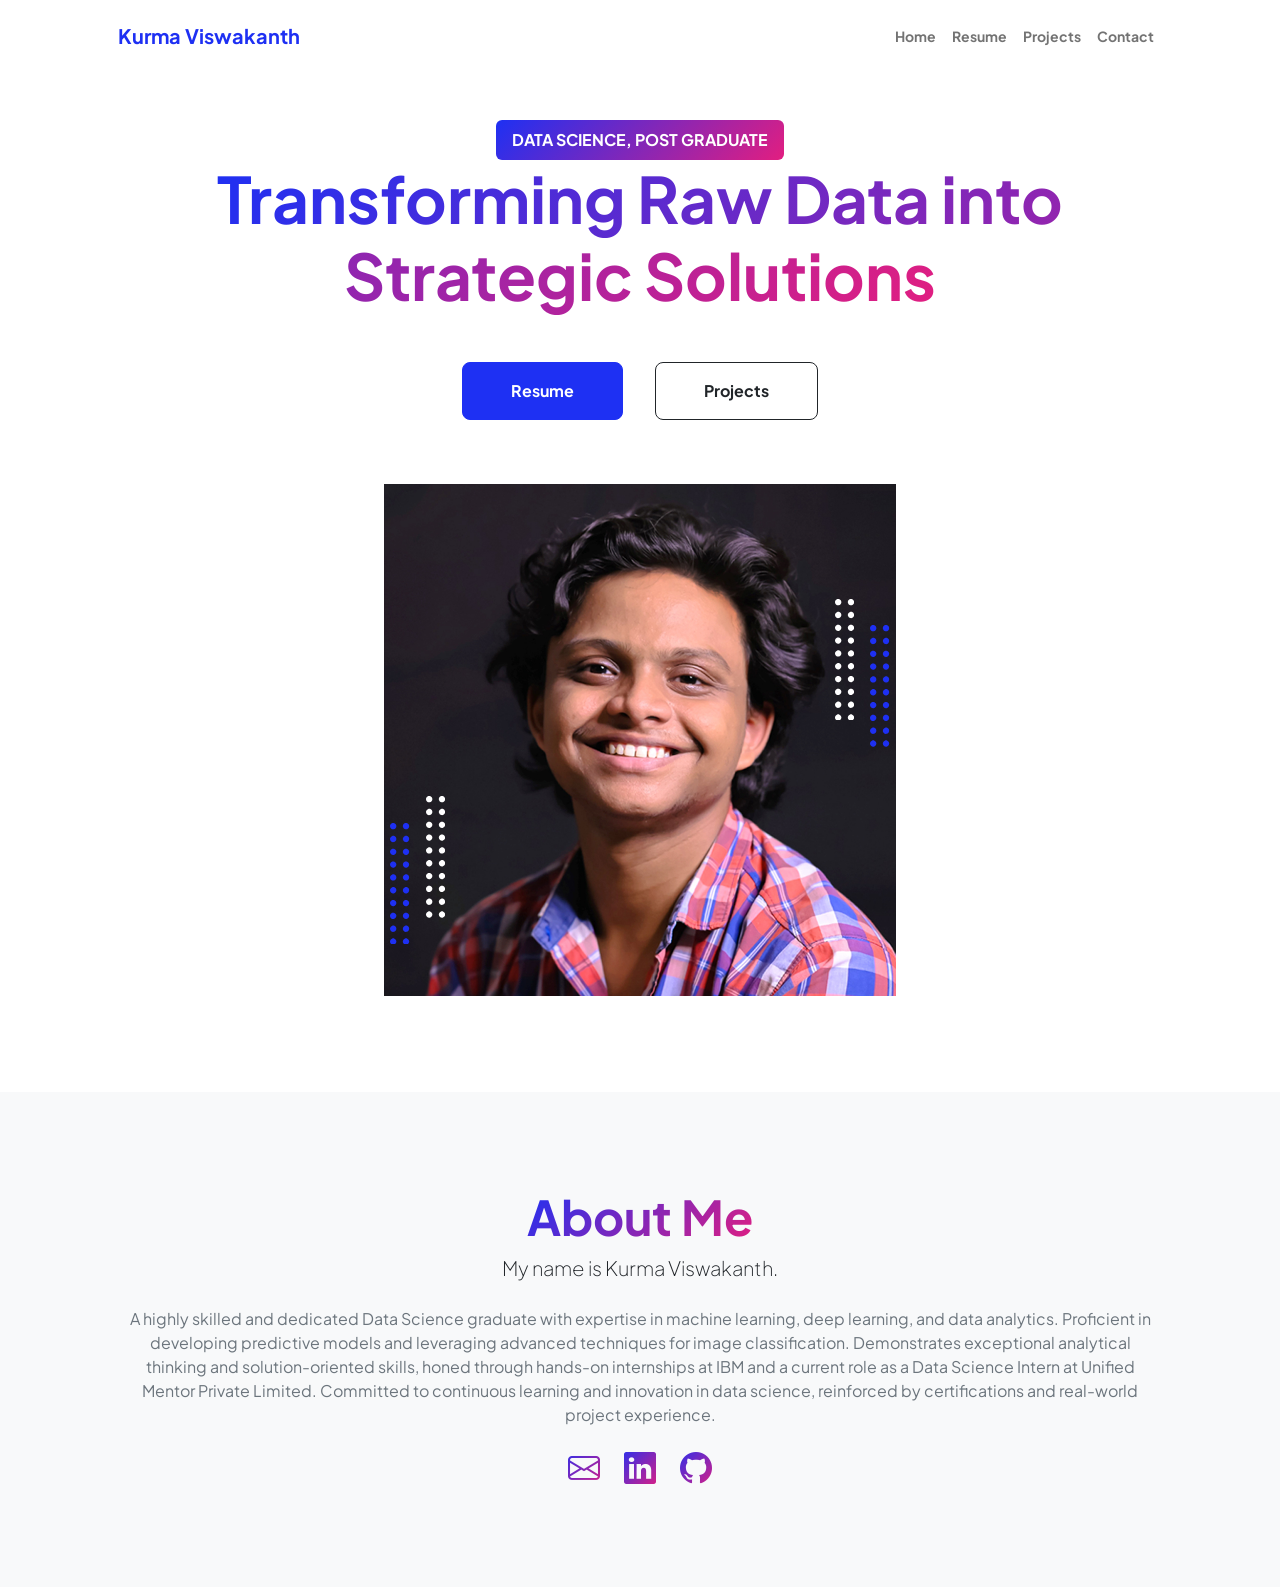
==== index.html @ ced0cad4 "Add files via upload" ====
<!DOCTYPE html>
<html lang="en">
    <head>
        <meta charset="utf-8" />
        <meta name="viewport" content="width=device-width, initial-scale=1, shrink-to-fit=no" />
        <meta name="description" content="" />
        <meta name="author" content="" />
        <title>Home Page</title>
        <!-- Favicon-->
        <link rel="icon" type="image/x-icon" href="assets/favicon.ico" />
        <!-- Custom Google font-->
        <link rel="preconnect" href="https://fonts.googleapis.com" />
        <link rel="preconnect" href="https://fonts.gstatic.com" crossorigin />
        <link href="https://fonts.googleapis.com/css2?family=Plus+Jakarta+Sans:wght@100;200;300;400;500;600;700;800;900&amp;display=swap" rel="stylesheet" />
        <!-- Bootstrap icons-->
        <link href="https://cdn.jsdelivr.net/npm/bootstrap-icons@1.8.1/font/bootstrap-icons.css" rel="stylesheet" />
        <!-- Core theme CSS (includes Bootstrap)-->
        <link href="css/styles.css" rel="stylesheet" />
    </head>
    <body class="d-flex flex-column h-100">
        <main class="flex-shrink-0">
            <!-- Navigation-->
            <nav class="navbar navbar-expand-lg navbar-light bg-white py-3">
                <div class="container px-5">
                    <a class="navbar-brand" href="index.html"><span class="fw-bolder text-primary">Kurma Viswakanth</span></a>
                    <button class="navbar-toggler" type="button" data-bs-toggle="collapse" data-bs-target="#navbarSupportedContent" aria-controls="navbarSupportedContent" aria-expanded="false" aria-label="Toggle navigation"><span class="navbar-toggler-icon"></span></button>
                    <div class="collapse navbar-collapse" id="navbarSupportedContent">
                        <ul class="navbar-nav ms-auto mb-2 mb-lg-0 small fw-bolder">
                            <li class="nav-item"><a class="nav-link" href="index.html">Home</a></li>
                            <li class="nav-item"><a class="nav-link" href="resume.html">Resume</a></li>
                            <li class="nav-item"><a class="nav-link" href="projects.html">Projects</a></li>
                            <li class="nav-item"><a class="nav-link" href="contact.html">Contact</a></li>
                        </ul>
                    </div>
                </div>
            </nav>
            <!-- Header-->
            <header class="py-5">
                <div class="container px-5 pb-5">
                    <div class="row gx-5 align-items-center">
                        <div class="col-xxl-5">
                            <!-- Header text content-->
                            <div class="text-center text-xxl-start">
                                <div class="badge bg-gradient-primary-to-secondary text-white mb-7" style="font-size: 1rem; padding: 0.75rem 1rem;">
                                    <div class="text-uppercase"> Data Science, Post Graduate</span></div>
                                </div>
                                <h1 class="display-3 fw-bolder mb-5"><span class="text-gradient d-inline">Transforming Raw Data into Strategic Solutions</span></h1>
                                <div class="d-grid gap-3 d-sm-flex justify-content-sm-center justify-content-xxl-start mb-3">
                                    <a class="btn btn-primary btn-lg px-5 py-3 me-sm-3 fs-6 fw-bolder" href="resume.html">Resume</a>
                                    <a class="btn btn-outline-dark btn-lg px-5 py-3 fs-6 fw-bolder" href="projects.html">Projects</a>
                                </div>
                            </div>
                        </div>
                        <div class="col-xxl-7">
                            <!-- Header profile picture-->
                            <div class="d-flex justify-content-center mt-5 mt-xxl-0">
                                <div class="profile bg-gradient-primary-to-secondary">
                                    <!-- TIP: For best results, use a photo with a transparent background like the demo example below-->
                                    <!-- Watch a tutorial on how to do this on YouTube (link)-->
                                    <img class="profile-img" src="assets/profile.jpg" alt="profile pic" />
                                    <div class="dots-1">
                                        <!-- SVG Dots-->
                                        <svg version="1.1" xmlns="http://www.w3.org/2000/svg" xmlns:xlink="http://www.w3.org/1999/xlink" x="0px" y="0px" viewBox="0 0 191.6 1215.4" style="enable-background: new 0 0 191.6 1215.4" xml:space="preserve">
                                            <g transform="translate(0.000000,1280.000000) scale(0.100000,-0.100000)">
                                                <path d="M227.7,12788.6c-105-35-200-141-222-248c-43-206,163-412,369-369c155,32,275,190,260,339c-11,105-90,213-190,262        C383.7,12801.6,289.7,12808.6,227.7,12788.6z"></path>
                                                <path d="M1507.7,12788.6c-151-50-253-216-222-362c25-119,136-230,254-255c194-41,395,142,375,339c-11,105-90,213-190,262        C1663.7,12801.6,1569.7,12808.6,1507.7,12788.6z"></path>
                                                <path d="M227.7,11508.6c-105-35-200-141-222-248c-43-206,163-412,369-369c155,32,275,190,260,339c-11,105-90,213-190,262        C383.7,11521.6,289.7,11528.6,227.7,11508.6z"></path>
                                                <path d="M1507.7,11508.6c-151-50-253-216-222-362c25-119,136-230,254-255c194-41,395,142,375,339c-11,105-90,213-190,262        C1663.7,11521.6,1569.7,11528.6,1507.7,11508.6z"></path>
                                                <path d="M227.7,10228.6c-105-35-200-141-222-248c-43-206,163-412,369-369c155,32,275,190,260,339c-11,105-90,213-190,262        C383.7,10241.6,289.7,10248.6,227.7,10228.6z"></path>
                                                <path d="M1507.7,10228.6c-105-35-200-141-222-248c-43-206,163-412,369-369c155,32,275,190,260,339c-11,105-90,213-190,262        C1663.7,10241.6,1569.7,10248.6,1507.7,10228.6z"></path>
                                                <path d="M227.7,8948.6c-105-35-200-141-222-248c-43-206,163-412,369-369c155,32,275,190,260,339c-11,105-90,213-190,262        C383.7,8961.6,289.7,8968.6,227.7,8948.6z"></path>
                                                <path d="M1507.7,8948.6c-105-35-200-141-222-248c-43-206,163-412,369-369c155,32,275,190,260,339c-11,105-90,213-190,262        C1663.7,8961.6,1569.7,8968.6,1507.7,8948.6z"></path>
                                                <path d="M227.7,7668.6c-105-35-200-141-222-248c-43-206,163-412,369-369c155,32,275,190,260,339c-11,105-90,213-190,262        C383.7,7681.6,289.7,7688.6,227.7,7668.6z"></path>
                                                <path d="M1507.7,7668.6c-105-35-200-141-222-248c-43-206,163-412,369-369c155,32,275,190,260,339c-11,105-90,213-190,262        C1663.7,7681.6,1569.7,7688.6,1507.7,7668.6z"></path>
                                                <path d="M227.7,6388.6c-105-35-200-141-222-248c-43-206,163-412,369-369c155,32,275,190,260,339c-11,105-90,213-190,262        C383.7,6401.6,289.7,6408.6,227.7,6388.6z"></path>
                                                <path d="M1507.7,6388.6c-105-35-200-141-222-248c-43-206,163-412,369-369c155,32,275,190,260,339c-11,105-90,213-190,262        C1663.7,6401.6,1569.7,6408.6,1507.7,6388.6z"></path>
                                                <path d="M227.7,5108.6c-105-35-200-141-222-248c-43-206,163-412,369-369c155,32,275,190,260,339c-11,105-90,213-190,262        C383.7,5121.6,289.7,5128.6,227.7,5108.6z"></path>
                                                <path d="M1507.7,5108.6c-105-35-200-141-222-248c-43-206,163-412,369-369c155,32,275,190,260,339c-11,105-90,213-190,262        C1663.7,5121.6,1569.7,5128.6,1507.7,5108.6z"></path>
                                                <path d="M227.7,3828.6c-105-35-200-141-222-248c-43-206,163-412,369-369c155,32,275,190,260,339c-11,105-90,213-190,262        C383.7,3841.6,289.7,3848.6,227.7,3828.6z"></path>
                                                <path d="M1507.7,3828.6c-105-35-200-141-222-248c-43-206,163-412,369-369c155,32,275,190,260,339c-11,105-90,213-190,262        C1663.7,3841.6,1569.7,3848.6,1507.7,3828.6z"></path>
                                                <path d="M227.7,2548.6c-105-35-200-141-222-248c-43-206,163-412,369-369c155,32,275,190,260,339c-11,105-90,213-190,262        C383.7,2561.6,289.7,2568.6,227.7,2548.6z"></path>
                                                <path d="M1507.7,2548.6c-105-35-200-141-222-248c-43-206,163-412,369-369c155,32,275,190,260,339c-11,105-90,213-190,262        C1663.7,2561.6,1569.7,2568.6,1507.7,2548.6z"></path>
                                                <path d="M227.7,1268.6c-105-35-200-141-222-248c-43-206,163-412,369-369c155,32,275,190,260,339c-11,105-90,213-190,262        C383.7,1281.6,289.7,1288.6,227.7,1268.6z"></path>
                                                <path d="M1507.7,1268.6c-105-35-200-141-222-248c-43-206,163-412,369-369c155,32,275,190,260,339c-11,105-90,213-190,262        C1663.7,1281.6,1569.7,1288.6,1507.7,1268.6z"></path>
                                            </g>
                                        </svg>
                                        <!-- END of SVG dots-->
                                    </div>
                                    <div class="dots-2">
                                        <!-- SVG Dots-->
                                        <svg version="1.1" xmlns="http://www.w3.org/2000/svg" xmlns:xlink="http://www.w3.org/1999/xlink" x="0px" y="0px" viewBox="0 0 191.6 1215.4" style="enable-background: new 0 0 191.6 1215.4" xml:space="preserve">
                                            <g transform="translate(0.000000,1280.000000) scale(0.100000,-0.100000)">
                                                <path d="M227.7,12788.6c-105-35-200-141-222-248c-43-206,163-412,369-369c155,32,275,190,260,339c-11,105-90,213-190,262        C383.7,12801.6,289.7,12808.6,227.7,12788.6z"></path>
                                                <path d="M1507.7,12788.6c-151-50-253-216-222-362c25-119,136-230,254-255c194-41,395,142,375,339c-11,105-90,213-190,262        C1663.7,12801.6,1569.7,12808.6,1507.7,12788.6z"></path>
                                                <path d="M227.7,11508.6c-105-35-200-141-222-248c-43-206,163-412,369-369c155,32,275,190,260,339c-11,105-90,213-190,262        C383.7,11521.6,289.7,11528.6,227.7,11508.6z"></path>
                                                <path d="M1507.7,11508.6c-151-50-253-216-222-362c25-119,136-230,254-255c194-41,395,142,375,339c-11,105-90,213-190,262        C1663.7,11521.6,1569.7,11528.6,1507.7,11508.6z"></path>
                                                <path d="M227.7,10228.6c-105-35-200-141-222-248c-43-206,163-412,369-369c155,32,275,190,260,339c-11,105-90,213-190,262        C383.7,10241.6,289.7,10248.6,227.7,10228.6z"></path>
                                                <path d="M1507.7,10228.6c-105-35-200-141-222-248c-43-206,163-412,369-369c155,32,275,190,260,339c-11,105-90,213-190,262        C1663.7,10241.6,1569.7,10248.6,1507.7,10228.6z"></path>
                                                <path d="M227.7,8948.6c-105-35-200-141-222-248c-43-206,163-412,369-369c155,32,275,190,260,339c-11,105-90,213-190,262        C383.7,8961.6,289.7,8968.6,227.7,8948.6z"></path>
                                                <path d="M1507.7,8948.6c-105-35-200-141-222-248c-43-206,163-412,369-369c155,32,275,190,260,339c-11,105-90,213-190,262        C1663.7,8961.6,1569.7,8968.6,1507.7,8948.6z"></path>
                                                <path d="M227.7,7668.6c-105-35-200-141-222-248c-43-206,163-412,369-369c155,32,275,190,260,339c-11,105-90,213-190,262        C383.7,7681.6,289.7,7688.6,227.7,7668.6z"></path>
                                                <path d="M1507.7,7668.6c-105-35-200-141-222-248c-43-206,163-412,369-369c155,32,275,190,260,339c-11,105-90,213-190,262        C1663.7,7681.6,1569.7,7688.6,1507.7,7668.6z"></path>
                                                <path d="M227.7,6388.6c-105-35-200-141-222-248c-43-206,163-412,369-369c155,32,275,190,260,339c-11,105-90,213-190,262        C383.7,6401.6,289.7,6408.6,227.7,6388.6z"></path>
                                                <path d="M1507.7,6388.6c-105-35-200-141-222-248c-43-206,163-412,369-369c155,32,275,190,260,339c-11,105-90,213-190,262        C1663.7,6401.6,1569.7,6408.6,1507.7,6388.6z"></path>
                                                <path d="M227.7,5108.6c-105-35-200-141-222-248c-43-206,163-412,369-369c155,32,275,190,260,339c-11,105-90,213-190,262        C383.7,5121.6,289.7,5128.6,227.7,5108.6z"></path>
                                                <path d="M1507.7,5108.6c-105-35-200-141-222-248c-43-206,163-412,369-369c155,32,275,190,260,339c-11,105-90,213-190,262        C1663.7,5121.6,1569.7,5128.6,1507.7,5108.6z"></path>
                                                <path d="M227.7,3828.6c-105-35-200-141-222-248c-43-206,163-412,369-369c155,32,275,190,260,339c-11,105-90,213-190,262        C383.7,3841.6,289.7,3848.6,227.7,3828.6z"></path>
                                                <path d="M1507.7,3828.6c-105-35-200-141-222-248c-43-206,163-412,369-369c155,32,275,190,260,339c-11,105-90,213-190,262        C1663.7,3841.6,1569.7,3848.6,1507.7,3828.6z"></path>
                                                <path d="M227.7,2548.6c-105-35-200-141-222-248c-43-206,163-412,369-369c155,32,275,190,260,339c-11,105-90,213-190,262        C383.7,2561.6,289.7,2568.6,227.7,2548.6z"></path>
                                                <path d="M1507.7,2548.6c-105-35-200-141-222-248c-43-206,163-412,369-369c155,32,275,190,260,339c-11,105-90,213-190,262        C1663.7,2561.6,1569.7,2568.6,1507.7,2548.6z"></path>
                                                <path d="M227.7,1268.6c-105-35-200-141-222-248c-43-206,163-412,369-369c155,32,275,190,260,339c-11,105-90,213-190,262        C383.7,1281.6,289.7,1288.6,227.7,1268.6z"></path>
                                                <path d="M1507.7,1268.6c-105-35-200-141-222-248c-43-206,163-412,369-369c155,32,275,190,260,339c-11,105-90,213-190,262        C1663.7,1281.6,1569.7,1288.6,1507.7,1268.6z"></path>
                                            </g>
                                        </svg>
                                        <!-- END of SVG dots-->
                                    </div>
                                    <div class="dots-3">
                                        <!-- SVG Dots-->
                                        <svg version="1.1" xmlns="http://www.w3.org/2000/svg" xmlns:xlink="http://www.w3.org/1999/xlink" x="0px" y="0px" viewBox="0 0 191.6 1215.4" style="enable-background: new 0 0 191.6 1215.4" xml:space="preserve">
                                            <g transform="translate(0.000000,1280.000000) scale(0.100000,-0.100000)">
                                                <path d="M227.7,12788.6c-105-35-200-141-222-248c-43-206,163-412,369-369c155,32,275,190,260,339c-11,105-90,213-190,262        C383.7,12801.6,289.7,12808.6,227.7,12788.6z"></path>
                                                <path d="M1507.7,12788.6c-151-50-253-216-222-362c25-119,136-230,254-255c194-41,395,142,375,339c-11,105-90,213-190,262        C1663.7,12801.6,1569.7,12808.6,1507.7,12788.6z"></path>
                                                <path d="M227.7,11508.6c-105-35-200-141-222-248c-43-206,163-412,369-369c155,32,275,190,260,339c-11,105-90,213-190,262        C383.7,11521.6,289.7,11528.6,227.7,11508.6z"></path>
                                                <path d="M1507.7,11508.6c-151-50-253-216-222-362c25-119,136-230,254-255c194-41,395,142,375,339c-11,105-90,213-190,262        C1663.7,11521.6,1569.7,11528.6,1507.7,11508.6z"></path>
                                                <path d="M227.7,10228.6c-105-35-200-141-222-248c-43-206,163-412,369-369c155,32,275,190,260,339c-11,105-90,213-190,262        C383.7,10241.6,289.7,10248.6,227.7,10228.6z"></path>
                                                <path d="M1507.7,10228.6c-105-35-200-141-222-248c-43-206,163-412,369-369c155,32,275,190,260,339c-11,105-90,213-190,262        C1663.7,10241.6,1569.7,10248.6,1507.7,10228.6z"></path>
                                                <path d="M227.7,8948.6c-105-35-200-141-222-248c-43-206,163-412,369-369c155,32,275,190,260,339c-11,105-90,213-190,262        C383.7,8961.6,289.7,8968.6,227.7,8948.6z"></path>
                                                <path d="M1507.7,8948.6c-105-35-200-141-222-248c-43-206,163-412,369-369c155,32,275,190,260,339c-11,105-90,213-190,262        C1663.7,8961.6,1569.7,8968.6,1507.7,8948.6z"></path>
                                                <path d="M227.7,7668.6c-105-35-200-141-222-248c-43-206,163-412,369-369c155,32,275,190,260,339c-11,105-90,213-190,262        C383.7,7681.6,289.7,7688.6,227.7,7668.6z"></path>
                                                <path d="M1507.7,7668.6c-105-35-200-141-222-248c-43-206,163-412,369-369c155,32,275,190,260,339c-11,105-90,213-190,262        C1663.7,7681.6,1569.7,7688.6,1507.7,7668.6z"></path>
                                                <path d="M227.7,6388.6c-105-35-200-141-222-248c-43-206,163-412,369-369c155,32,275,190,260,339c-11,105-90,213-190,262        C383.7,6401.6,289.7,6408.6,227.7,6388.6z"></path>
                                                <path d="M1507.7,6388.6c-105-35-200-141-222-248c-43-206,163-412,369-369c155,32,275,190,260,339c-11,105-90,213-190,262        C1663.7,6401.6,1569.7,6408.6,1507.7,6388.6z"></path>
                                                <path d="M227.7,5108.6c-105-35-200-141-222-248c-43-206,163-412,369-369c155,32,275,190,260,339c-11,105-90,213-190,262        C383.7,5121.6,289.7,5128.6,227.7,5108.6z"></path>
                                                <path d="M1507.7,5108.6c-105-35-200-141-222-248c-43-206,163-412,369-369c155,32,275,190,260,339c-11,105-90,213-190,262        C1663.7,5121.6,1569.7,5128.6,1507.7,5108.6z"></path>
                                                <path d="M227.7,3828.6c-105-35-200-141-222-248c-43-206,163-412,369-369c155,32,275,190,260,339c-11,105-90,213-190,262        C383.7,3841.6,289.7,3848.6,227.7,3828.6z"></path>
                                                <path d="M1507.7,3828.6c-105-35-200-141-222-248c-43-206,163-412,369-369c155,32,275,190,260,339c-11,105-90,213-190,262        C1663.7,3841.6,1569.7,3848.6,1507.7,3828.6z"></path>
                                                <path d="M227.7,2548.6c-105-35-200-141-222-248c-43-206,163-412,369-369c155,32,275,190,260,339c-11,105-90,213-190,262        C383.7,2561.6,289.7,2568.6,227.7,2548.6z"></path>
                                                <path d="M1507.7,2548.6c-105-35-200-141-222-248c-43-206,163-412,369-369c155,32,275,190,260,339c-11,105-90,213-190,262        C1663.7,2561.6,1569.7,2568.6,1507.7,2548.6z"></path>
                                                <path d="M227.7,1268.6c-105-35-200-141-222-248c-43-206,163-412,369-369c155,32,275,190,260,339c-11,105-90,213-190,262        C383.7,1281.6,289.7,1288.6,227.7,1268.6z"></path>
                                                <path d="M1507.7,1268.6c-105-35-200-141-222-248c-43-206,163-412,369-369c155,32,275,190,260,339c-11,105-90,213-190,262        C1663.7,1281.6,1569.7,1288.6,1507.7,1268.6z"></path>
                                            </g>
                                        </svg>
                                        <!-- END of SVG dots-->
                                    </div>
                                    <div class="dots-4">
                                        <!-- SVG Dots-->
                                        <svg version="1.1" xmlns="http://www.w3.org/2000/svg" xmlns:xlink="http://www.w3.org/1999/xlink" x="0px" y="0px" viewBox="0 0 191.6 1215.4" style="enable-background: new 0 0 191.6 1215.4" xml:space="preserve">
                                            <g transform="translate(0.000000,1280.000000) scale(0.100000,-0.100000)">
                                                <path d="M227.7,12788.6c-105-35-200-141-222-248c-43-206,163-412,369-369c155,32,275,190,260,339c-11,105-90,213-190,262        C383.7,12801.6,289.7,12808.6,227.7,12788.6z"></path>
                                                <path d="M1507.7,12788.6c-151-50-253-216-222-362c25-119,136-230,254-255c194-41,395,142,375,339c-11,105-90,213-190,262        C1663.7,12801.6,1569.7,12808.6,1507.7,12788.6z"></path>
                                                <path d="M227.7,11508.6c-105-35-200-141-222-248c-43-206,163-412,369-369c155,32,275,190,260,339c-11,105-90,213-190,262        C383.7,11521.6,289.7,11528.6,227.7,11508.6z"></path>
                                                <path d="M1507.7,11508.6c-151-50-253-216-222-362c25-119,136-230,254-255c194-41,395,142,375,339c-11,105-90,213-190,262        C1663.7,11521.6,1569.7,11528.6,1507.7,11508.6z"></path>
                                                <path d="M227.7,10228.6c-105-35-200-141-222-248c-43-206,163-412,369-369c155,32,275,190,260,339c-11,105-90,213-190,262        C383.7,10241.6,289.7,10248.6,227.7,10228.6z"></path>
                                                <path d="M1507.7,10228.6c-105-35-200-141-222-248c-43-206,163-412,369-369c155,32,275,190,260,339c-11,105-90,213-190,262        C1663.7,10241.6,1569.7,10248.6,1507.7,10228.6z"></path>
                                                <path d="M227.7,8948.6c-105-35-200-141-222-248c-43-206,163-412,369-369c155,32,275,190,260,339c-11,105-90,213-190,262        C383.7,8961.6,289.7,8968.6,227.7,8948.6z"></path>
                                                <path d="M1507.7,8948.6c-105-35-200-141-222-248c-43-206,163-412,369-369c155,32,275,190,260,339c-11,105-90,213-190,262        C1663.7,8961.6,1569.7,8968.6,1507.7,8948.6z"></path>
                                                <path d="M227.7,7668.6c-105-35-200-141-222-248c-43-206,163-412,369-369c155,32,275,190,260,339c-11,105-90,213-190,262        C383.7,7681.6,289.7,7688.6,227.7,7668.6z"></path>
                                                <path d="M1507.7,7668.6c-105-35-200-141-222-248c-43-206,163-412,369-369c155,32,275,190,260,339c-11,105-90,213-190,262        C1663.7,7681.6,1569.7,7688.6,1507.7,7668.6z"></path>
                                                <path d="M227.7,6388.6c-105-35-200-141-222-248c-43-206,163-412,369-369c155,32,275,190,260,339c-11,105-90,213-190,262        C383.7,6401.6,289.7,6408.6,227.7,6388.6z"></path>
                                                <path d="M1507.7,6388.6c-105-35-200-141-222-248c-43-206,163-412,369-369c155,32,275,190,260,339c-11,105-90,213-190,262        C1663.7,6401.6,1569.7,6408.6,1507.7,6388.6z"></path>
                                                <path d="M227.7,5108.6c-105-35-200-141-222-248c-43-206,163-412,369-369c155,32,275,190,260,339c-11,105-90,213-190,262        C383.7,5121.6,289.7,5128.6,227.7,5108.6z"></path>
                                                <path d="M1507.7,5108.6c-105-35-200-141-222-248c-43-206,163-412,369-369c155,32,275,190,260,339c-11,105-90,213-190,262        C1663.7,5121.6,1569.7,5128.6,1507.7,5108.6z"></path>
                                                <path d="M227.7,3828.6c-105-35-200-141-222-248c-43-206,163-412,369-369c155,32,275,190,260,339c-11,105-90,213-190,262        C383.7,3841.6,289.7,3848.6,227.7,3828.6z"></path>
                                                <path d="M1507.7,3828.6c-105-35-200-141-222-248c-43-206,163-412,369-369c155,32,275,190,260,339c-11,105-90,213-190,262        C1663.7,3841.6,1569.7,3848.6,1507.7,3828.6z"></path>
                                                <path d="M227.7,2548.6c-105-35-200-141-222-248c-43-206,163-412,369-369c155,32,275,190,260,339c-11,105-90,213-190,262        C383.7,2561.6,289.7,2568.6,227.7,2548.6z"></path>
                                                <path d="M1507.7,2548.6c-105-35-200-141-222-248c-43-206,163-412,369-369c155,32,275,190,260,339c-11,105-90,213-190,262        C1663.7,2561.6,1569.7,2568.6,1507.7,2548.6z"></path>
                                                <path d="M227.7,1268.6c-105-35-200-141-222-248c-43-206,163-412,369-369c155,32,275,190,260,339c-11,105-90,213-190,262        C383.7,1281.6,289.7,1288.6,227.7,1268.6z"></path>
                                                <path d="M1507.7,1268.6c-105-35-200-141-222-248c-43-206,163-412,369-369c155,32,275,190,260,339c-11,105-90,213-190,262        C1663.7,1281.6,1569.7,1288.6,1507.7,1268.6z"></path>
                                            </g>
                                        </svg>
                                        <!-- END of SVG dots-->
                                    </div>
                                </div>
                            </div>
                        </div>
                    </div>
                </div>
            </header>
            <!-- About Section-->
            <section class="bg-light py-5">
                <div class="container px-5">
                    <div class="row gx-5 justify-content-center">
                        <div class="col-xxl-8">
                            <div class="text-center my-5">
                                <h2 class="display-5 fw-bolder"><span class="text-gradient d-inline">About Me</span></h2>
                                <p class="lead fw-light mb-4">My name is Kurma Viswakanth.</p>
                                <p class="text-muted">A highly skilled and dedicated Data Science graduate with expertise in machine learning, deep learning, and data analytics. Proficient in developing predictive models and leveraging advanced techniques for image classification. Demonstrates exceptional analytical thinking and solution-oriented skills, honed through hands-on internships at IBM and a current role as a Data Science Intern at Unified Mentor Private Limited. Committed to continuous learning and innovation in data science, reinforced by certifications and real-world project experience.</p>
                                <div class="d-flex justify-content-center fs-2 gap-4">
                                    <a class="text-gradient" href="mailto:kviswakanth@gmail.com"><i class="bi bi-envelope"></i></a>
                                    <a class="text-gradient" href="https://www.linkedin.com/in/kurma-viswakanth"><i class="bi bi-linkedin"></i></a>
                                    <a class="text-gradient" href="https://github.com/kurmaviswakanth"><i class="bi bi-github"></i></a>
                                </div>
                            </div>
                        </div>
                    </div>
                </div>
            </section>
        </main>        
        <!-- Bootstrap core JS-->
        <script src="https://cdn.jsdelivr.net/npm/bootstrap@5.2.3/dist/js/bootstrap.bundle.min.js"></script>
        <!-- Core theme JS-->
        <script src="js/scripts.js"></script>
    </body>
</html>
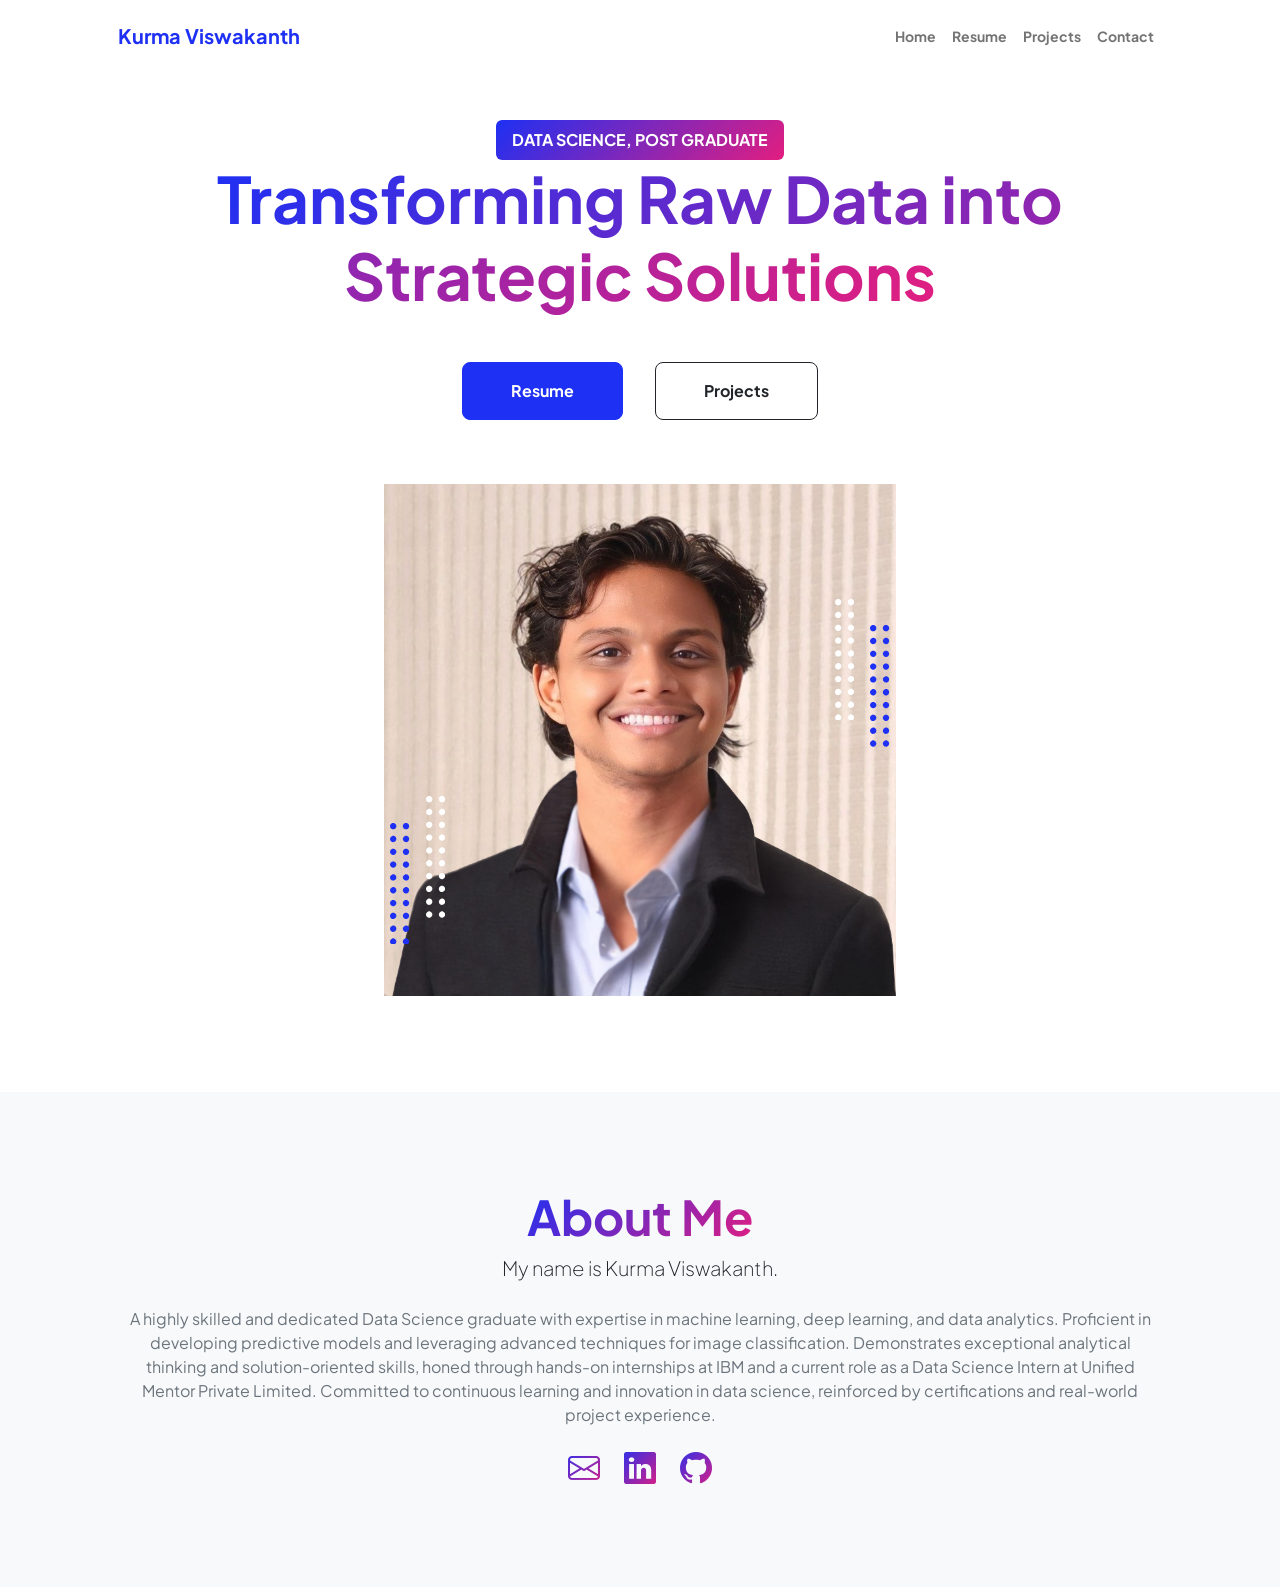
==== commit 0789ce91: "index.html" ====
--- a/index.html
+++ b/index.html
@@ -57,7 +57,7 @@
                                 <div class="profile bg-gradient-primary-to-secondary">
                                     <!-- TIP: For best results, use a photo with a transparent background like the demo example below-->
                                     <!-- Watch a tutorial on how to do this on YouTube (link)-->
-                                    <img class="profile-img" src="assets/profile.jpg" alt="profile pic" />
+                                    <img class="profile-img" src="assets/My_Pic.jpg" alt="profile pic" />
                                     <div class="dots-1">
                                         <!-- SVG Dots-->
                                         <svg version="1.1" xmlns="http://www.w3.org/2000/svg" xmlns:xlink="http://www.w3.org/1999/xlink" x="0px" y="0px" viewBox="0 0 191.6 1215.4" style="enable-background: new 0 0 191.6 1215.4" xml:space="preserve">
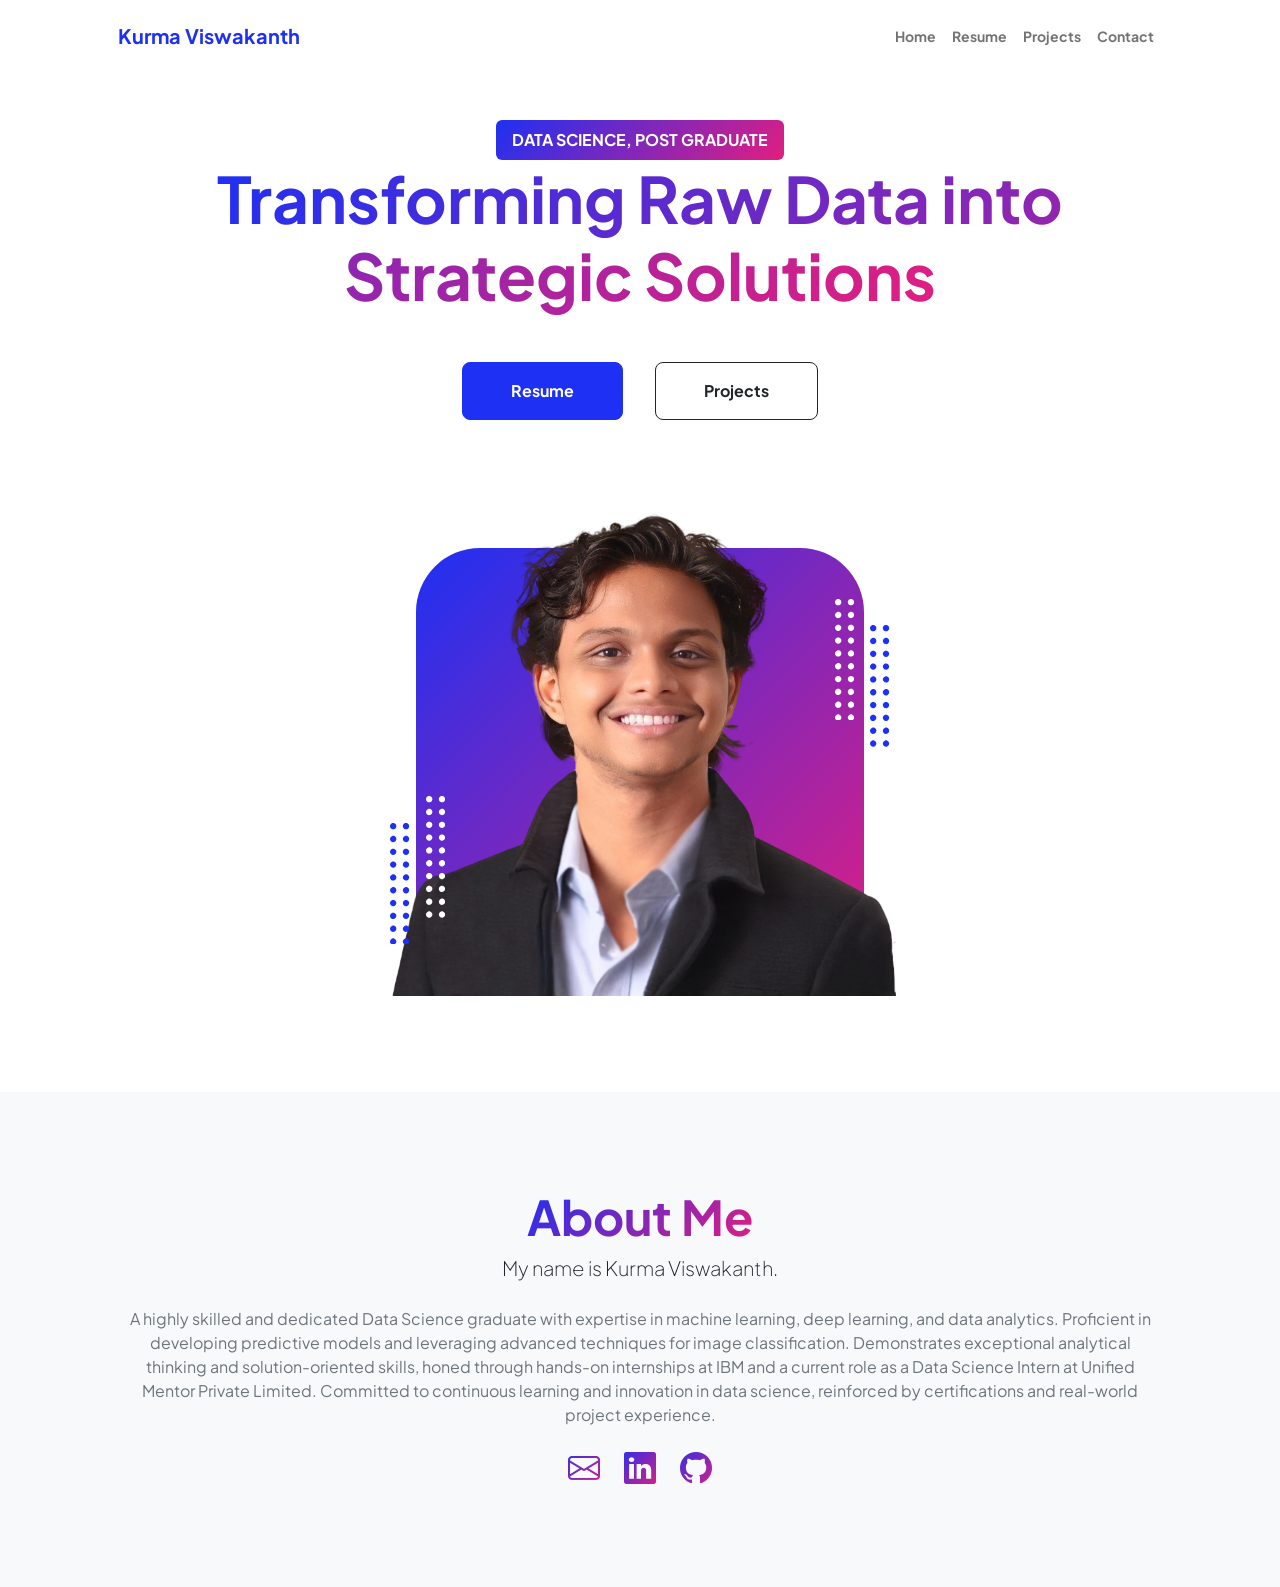
==== commit 161dce04: "index.html" ====
--- a/index.html
+++ b/index.html
@@ -57,7 +57,7 @@
                                 <div class="profile bg-gradient-primary-to-secondary">
                                     <!-- TIP: For best results, use a photo with a transparent background like the demo example below-->
                                     <!-- Watch a tutorial on how to do this on YouTube (link)-->
-                                    <img class="profile-img" src="assets/My_Pic.jpg" alt="profile pic" />
+                                    <img class="profile-img" src="assets/My_Pic.png" alt="profile pic" />
                                     <div class="dots-1">
                                         <!-- SVG Dots-->
                                         <svg version="1.1" xmlns="http://www.w3.org/2000/svg" xmlns:xlink="http://www.w3.org/1999/xlink" x="0px" y="0px" viewBox="0 0 191.6 1215.4" style="enable-background: new 0 0 191.6 1215.4" xml:space="preserve">
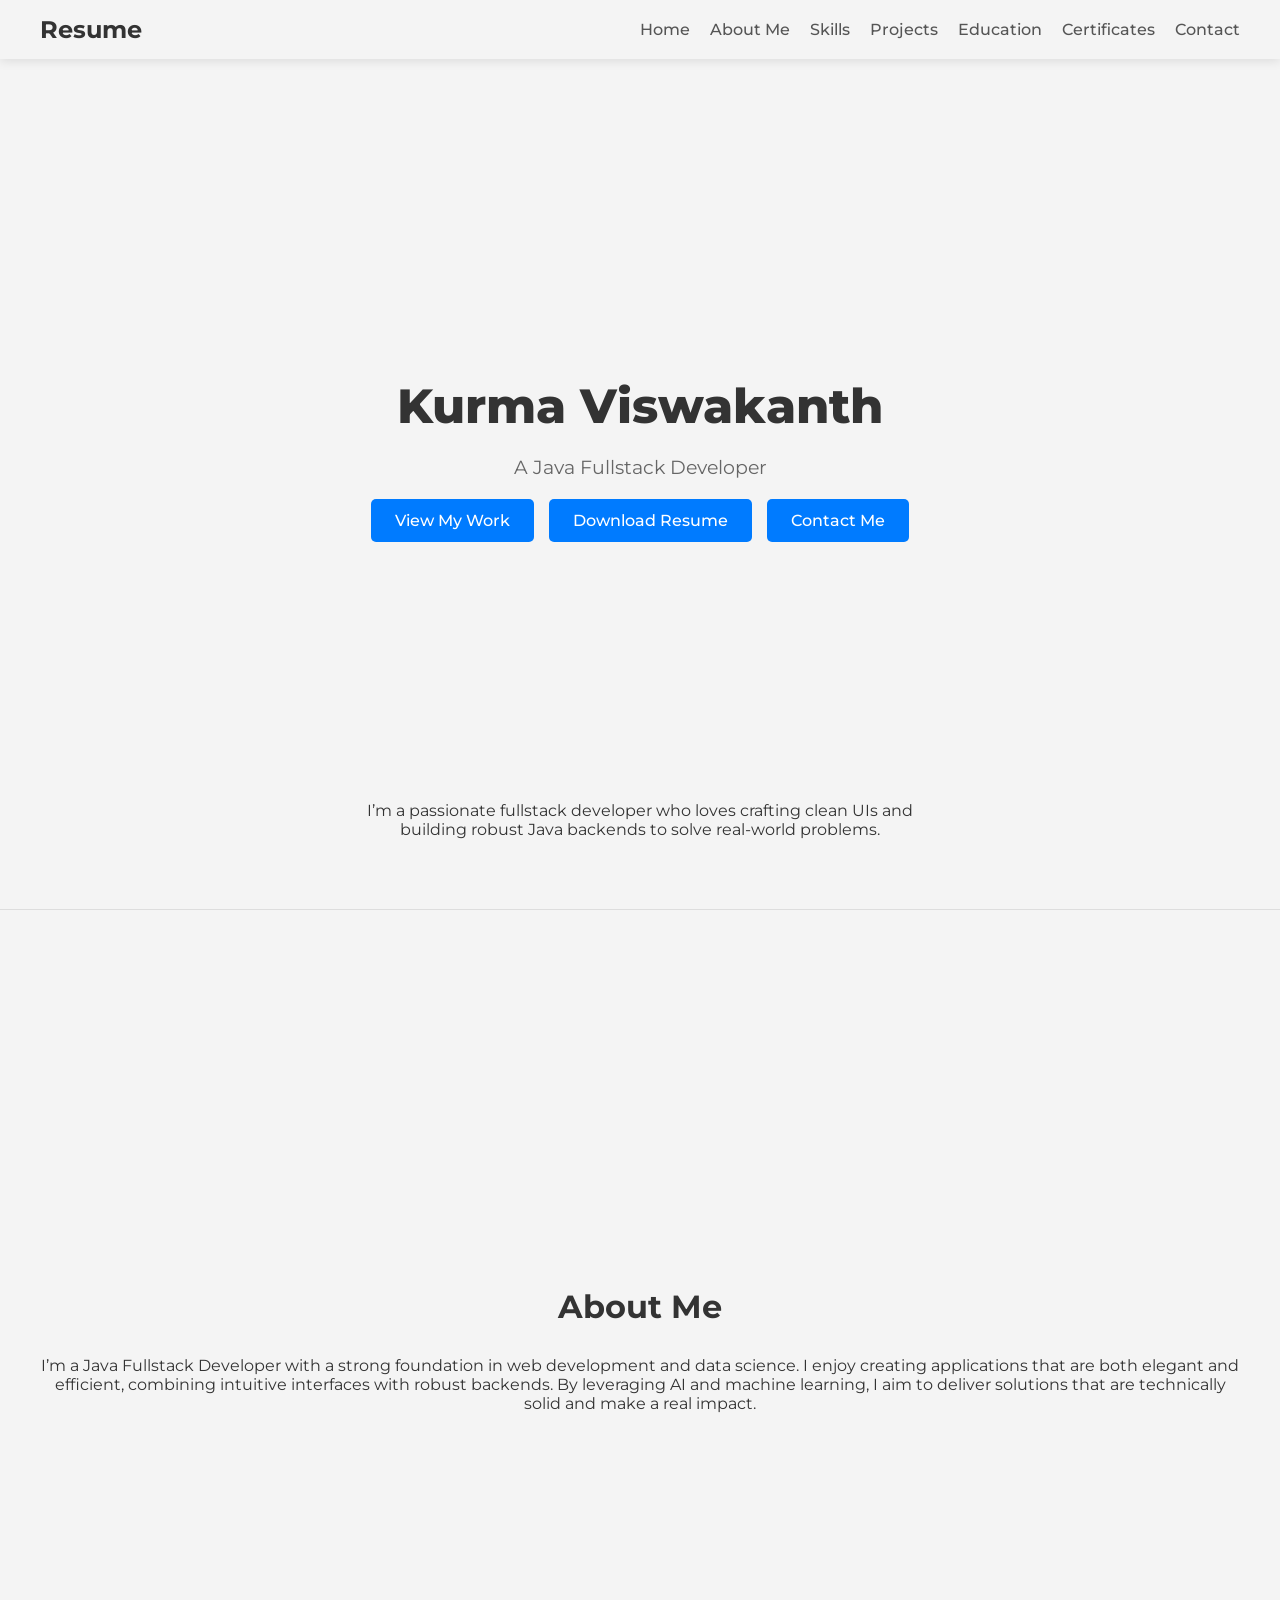
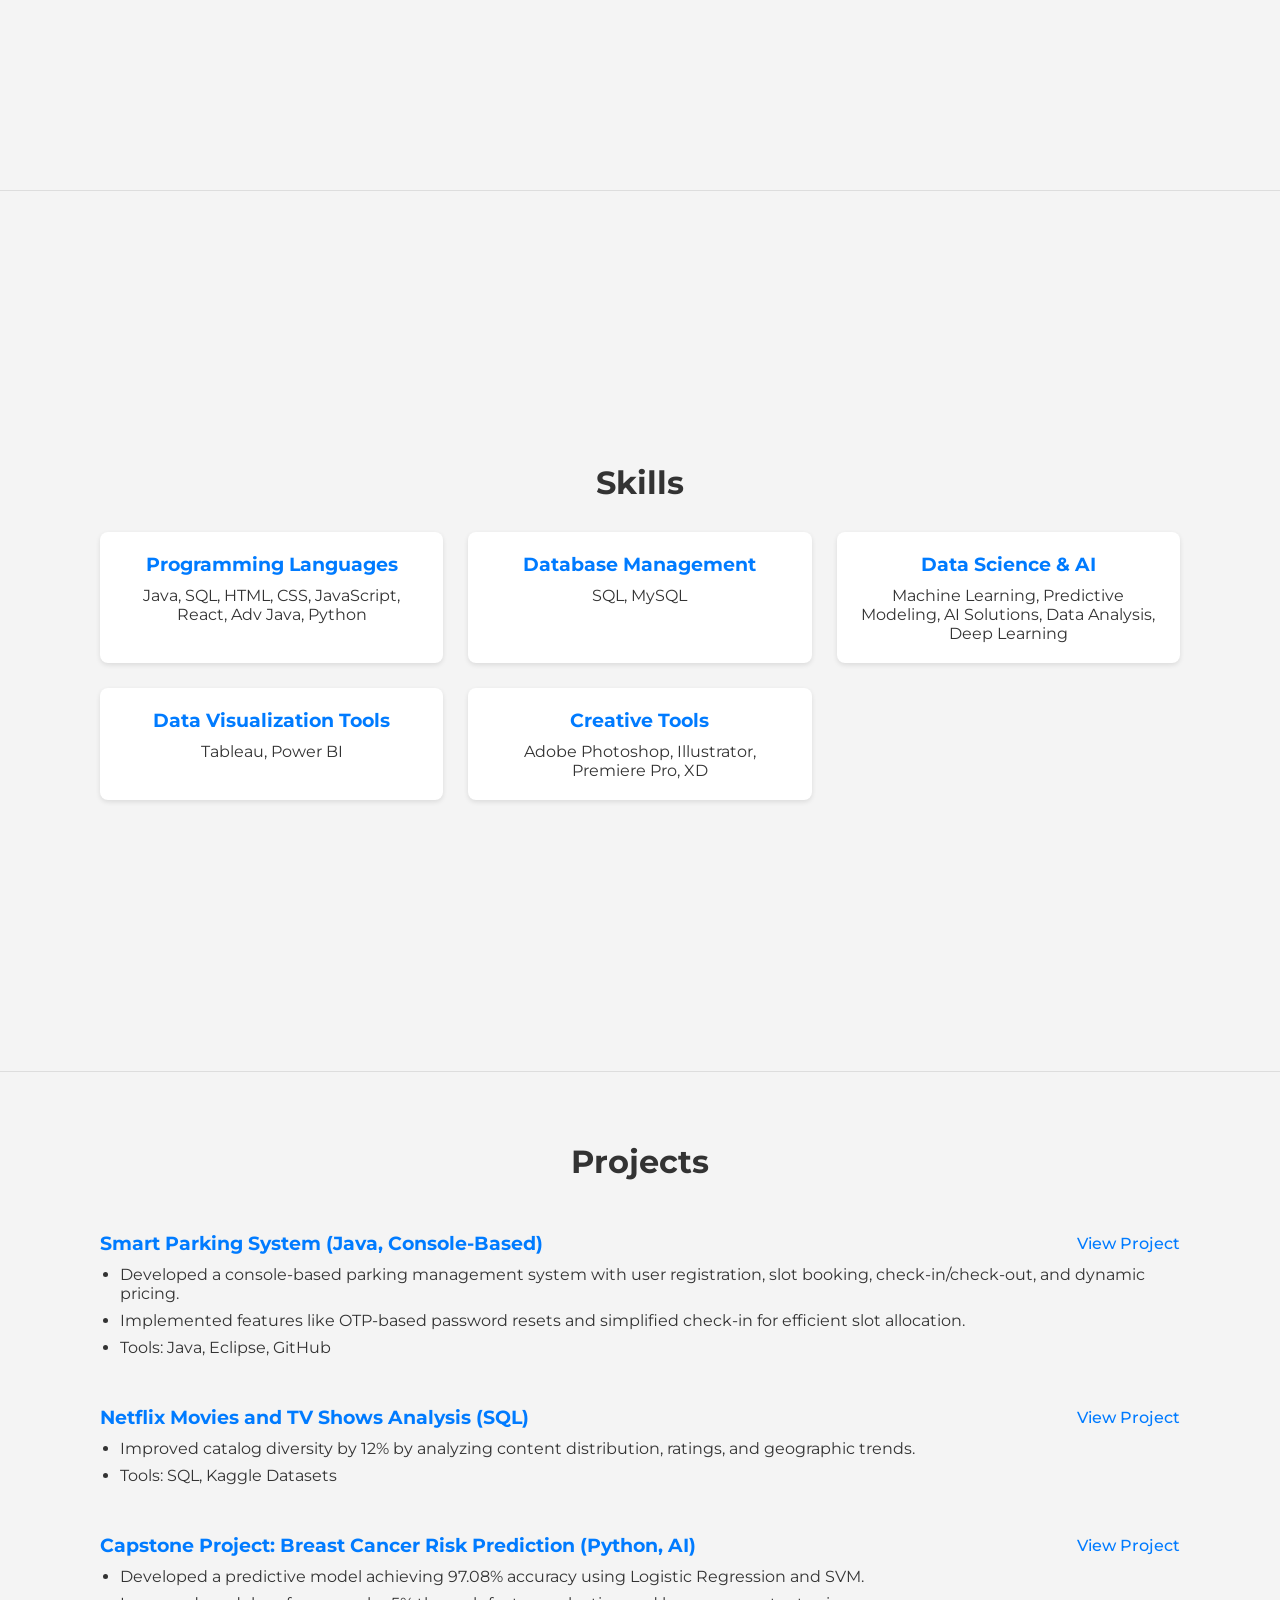
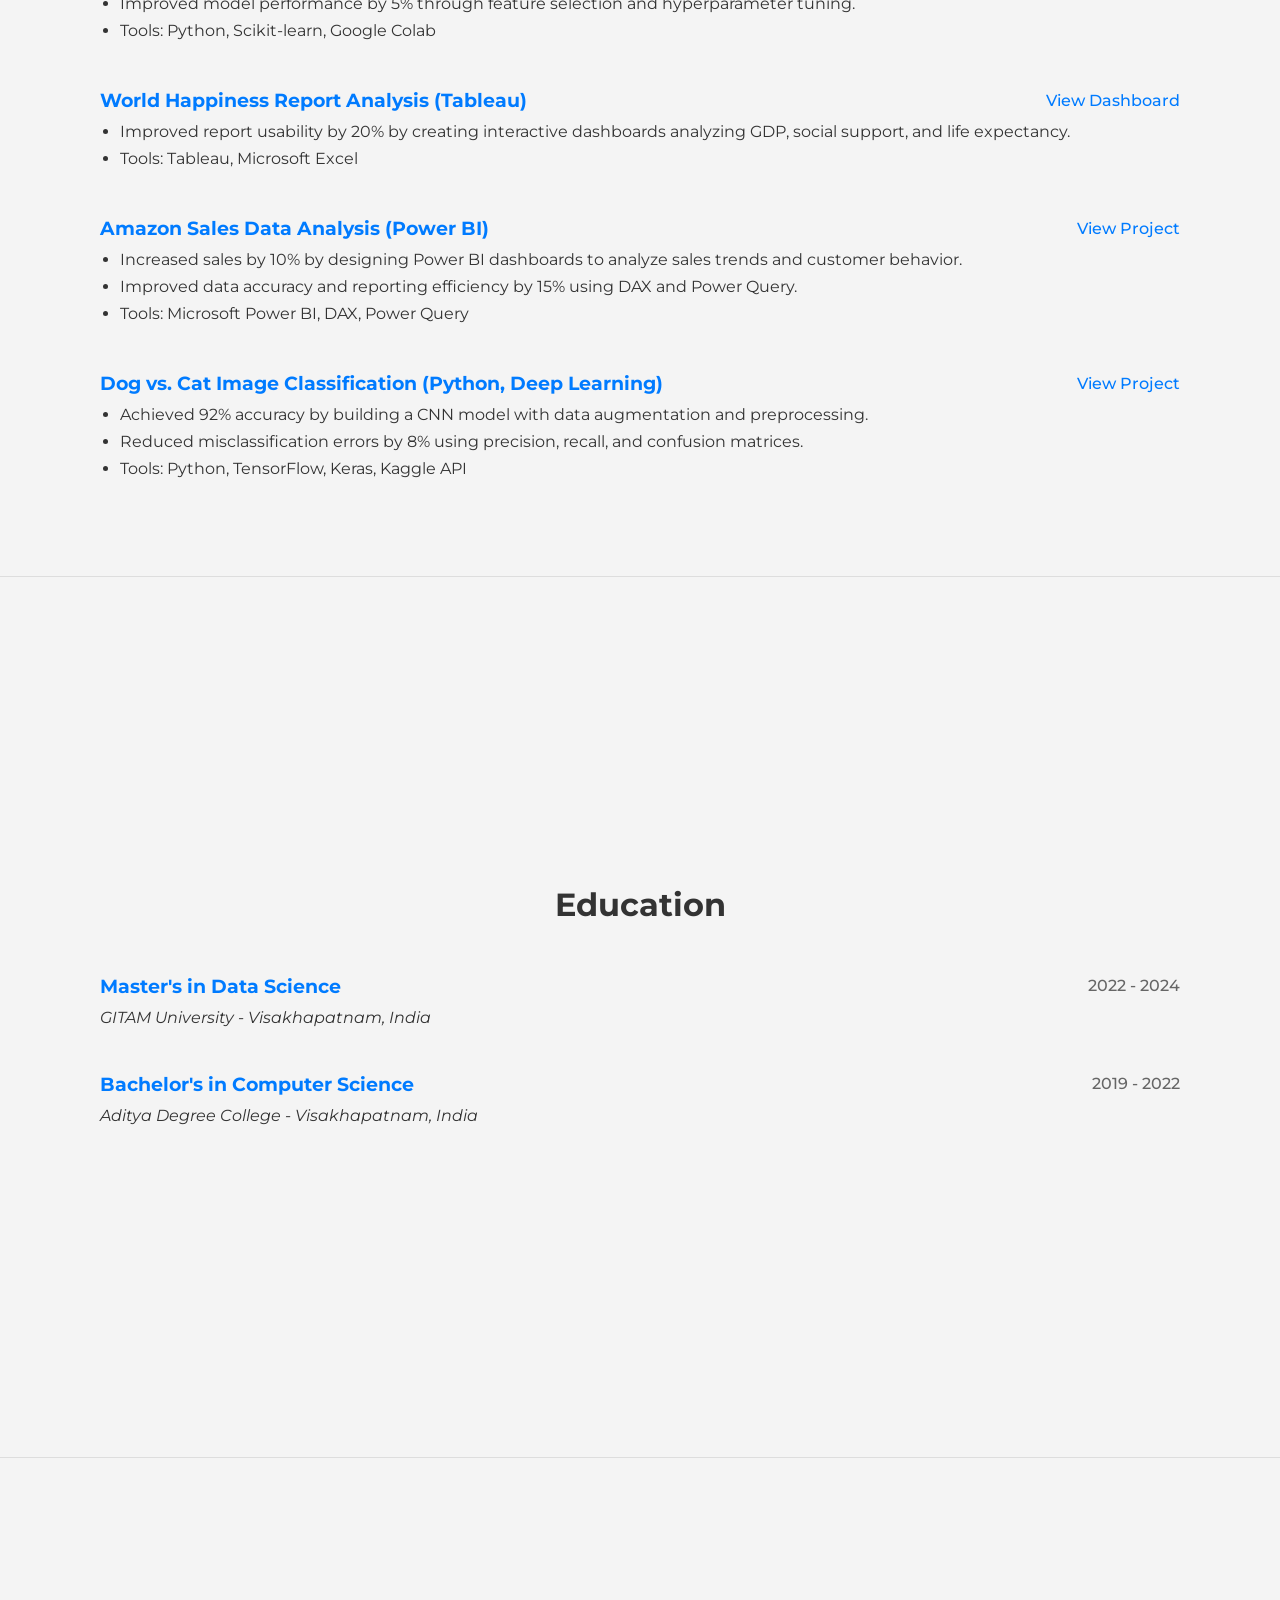
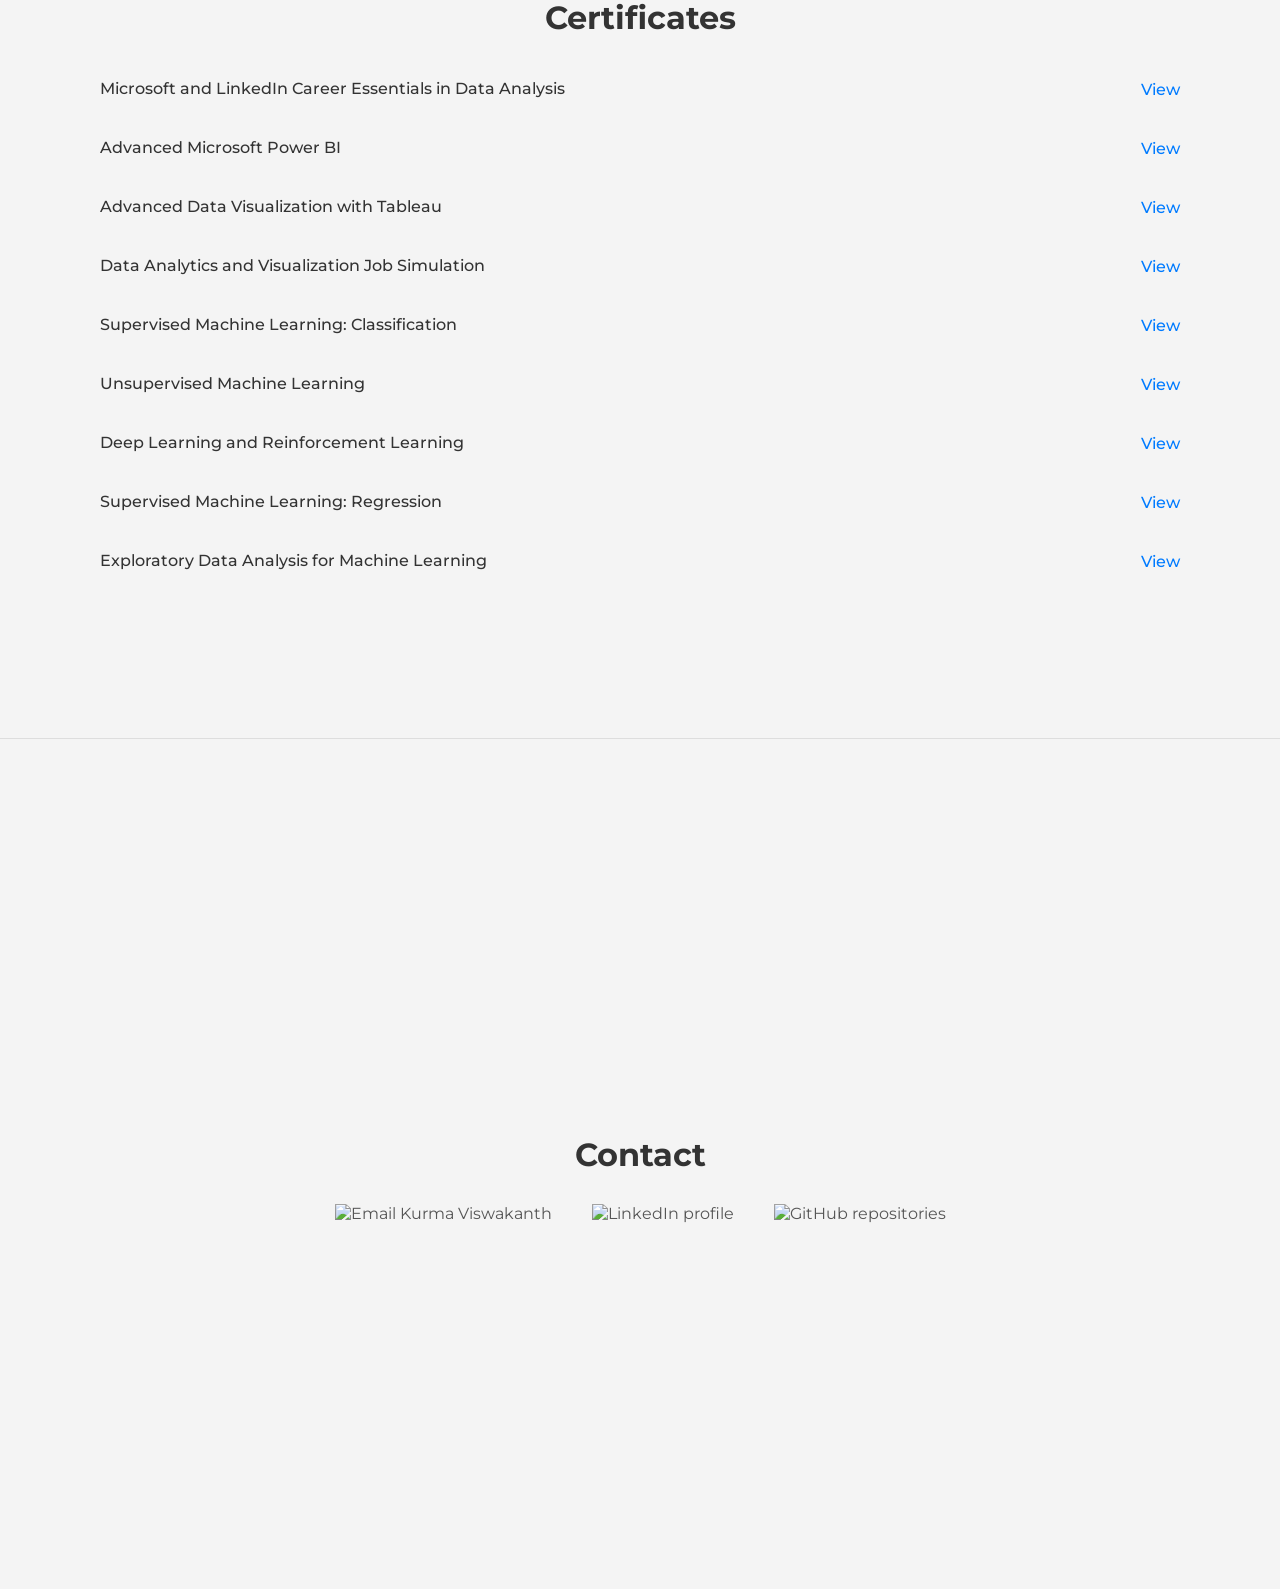
==== commit b48241ba: "Add files via upload" ====
--- a/index.html
+++ b/index.html
@@ -1,204 +1,280 @@
 <!DOCTYPE html>
 <html lang="en">
-    <head>
-        <meta charset="utf-8" />
-        <meta name="viewport" content="width=device-width, initial-scale=1, shrink-to-fit=no" />
-        <meta name="description" content="" />
-        <meta name="author" content="" />
-        <title>Home Page</title>
-        <!-- Favicon-->
-        <link rel="icon" type="image/x-icon" href="assets/favicon.ico" />
-        <!-- Custom Google font-->
-        <link rel="preconnect" href="https://fonts.googleapis.com" />
-        <link rel="preconnect" href="https://fonts.gstatic.com" crossorigin />
-        <link href="https://fonts.googleapis.com/css2?family=Plus+Jakarta+Sans:wght@100;200;300;400;500;600;700;800;900&amp;display=swap" rel="stylesheet" />
-        <!-- Bootstrap icons-->
-        <link href="https://cdn.jsdelivr.net/npm/bootstrap-icons@1.8.1/font/bootstrap-icons.css" rel="stylesheet" />
-        <!-- Core theme CSS (includes Bootstrap)-->
-        <link href="css/styles.css" rel="stylesheet" />
-    </head>
-    <body class="d-flex flex-column h-100">
-        <main class="flex-shrink-0">
-            <!-- Navigation-->
-            <nav class="navbar navbar-expand-lg navbar-light bg-white py-3">
-                <div class="container px-5">
-                    <a class="navbar-brand" href="index.html"><span class="fw-bolder text-primary">Kurma Viswakanth</span></a>
-                    <button class="navbar-toggler" type="button" data-bs-toggle="collapse" data-bs-target="#navbarSupportedContent" aria-controls="navbarSupportedContent" aria-expanded="false" aria-label="Toggle navigation"><span class="navbar-toggler-icon"></span></button>
-                    <div class="collapse navbar-collapse" id="navbarSupportedContent">
-                        <ul class="navbar-nav ms-auto mb-2 mb-lg-0 small fw-bolder">
-                            <li class="nav-item"><a class="nav-link" href="index.html">Home</a></li>
-                            <li class="nav-item"><a class="nav-link" href="resume.html">Resume</a></li>
-                            <li class="nav-item"><a class="nav-link" href="projects.html">Projects</a></li>
-                            <li class="nav-item"><a class="nav-link" href="contact.html">Contact</a></li>
-                        </ul>
-                    </div>
-                </div>
-            </nav>
-            <!-- Header-->
-            <header class="py-5">
-                <div class="container px-5 pb-5">
-                    <div class="row gx-5 align-items-center">
-                        <div class="col-xxl-5">
-                            <!-- Header text content-->
-                            <div class="text-center text-xxl-start">
-                                <div class="badge bg-gradient-primary-to-secondary text-white mb-7" style="font-size: 1rem; padding: 0.75rem 1rem;">
-                                    <div class="text-uppercase"> Data Science, Post Graduate</span></div>
-                                </div>
-                                <h1 class="display-3 fw-bolder mb-5"><span class="text-gradient d-inline">Transforming Raw Data into Strategic Solutions</span></h1>
-                                <div class="d-grid gap-3 d-sm-flex justify-content-sm-center justify-content-xxl-start mb-3">
-                                    <a class="btn btn-primary btn-lg px-5 py-3 me-sm-3 fs-6 fw-bolder" href="resume.html">Resume</a>
-                                    <a class="btn btn-outline-dark btn-lg px-5 py-3 fs-6 fw-bolder" href="projects.html">Projects</a>
-                                </div>
-                            </div>
-                        </div>
-                        <div class="col-xxl-7">
-                            <!-- Header profile picture-->
-                            <div class="d-flex justify-content-center mt-5 mt-xxl-0">
-                                <div class="profile bg-gradient-primary-to-secondary">
-                                    <!-- TIP: For best results, use a photo with a transparent background like the demo example below-->
-                                    <!-- Watch a tutorial on how to do this on YouTube (link)-->
-                                    <img class="profile-img" src="assets/My_Pic.png" alt="profile pic" />
-                                    <div class="dots-1">
-                                        <!-- SVG Dots-->
-                                        <svg version="1.1" xmlns="http://www.w3.org/2000/svg" xmlns:xlink="http://www.w3.org/1999/xlink" x="0px" y="0px" viewBox="0 0 191.6 1215.4" style="enable-background: new 0 0 191.6 1215.4" xml:space="preserve">
-                                            <g transform="translate(0.000000,1280.000000) scale(0.100000,-0.100000)">
-                                                <path d="M227.7,12788.6c-105-35-200-141-222-248c-43-206,163-412,369-369c155,32,275,190,260,339c-11,105-90,213-190,262        C383.7,12801.6,289.7,12808.6,227.7,12788.6z"></path>
-                                                <path d="M1507.7,12788.6c-151-50-253-216-222-362c25-119,136-230,254-255c194-41,395,142,375,339c-11,105-90,213-190,262        C1663.7,12801.6,1569.7,12808.6,1507.7,12788.6z"></path>
-                                                <path d="M227.7,11508.6c-105-35-200-141-222-248c-43-206,163-412,369-369c155,32,275,190,260,339c-11,105-90,213-190,262        C383.7,11521.6,289.7,11528.6,227.7,11508.6z"></path>
-                                                <path d="M1507.7,11508.6c-151-50-253-216-222-362c25-119,136-230,254-255c194-41,395,142,375,339c-11,105-90,213-190,262        C1663.7,11521.6,1569.7,11528.6,1507.7,11508.6z"></path>
-                                                <path d="M227.7,10228.6c-105-35-200-141-222-248c-43-206,163-412,369-369c155,32,275,190,260,339c-11,105-90,213-190,262        C383.7,10241.6,289.7,10248.6,227.7,10228.6z"></path>
-                                                <path d="M1507.7,10228.6c-105-35-200-141-222-248c-43-206,163-412,369-369c155,32,275,190,260,339c-11,105-90,213-190,262        C1663.7,10241.6,1569.7,10248.6,1507.7,10228.6z"></path>
-                                                <path d="M227.7,8948.6c-105-35-200-141-222-248c-43-206,163-412,369-369c155,32,275,190,260,339c-11,105-90,213-190,262        C383.7,8961.6,289.7,8968.6,227.7,8948.6z"></path>
-                                                <path d="M1507.7,8948.6c-105-35-200-141-222-248c-43-206,163-412,369-369c155,32,275,190,260,339c-11,105-90,213-190,262        C1663.7,8961.6,1569.7,8968.6,1507.7,8948.6z"></path>
-                                                <path d="M227.7,7668.6c-105-35-200-141-222-248c-43-206,163-412,369-369c155,32,275,190,260,339c-11,105-90,213-190,262        C383.7,7681.6,289.7,7688.6,227.7,7668.6z"></path>
-                                                <path d="M1507.7,7668.6c-105-35-200-141-222-248c-43-206,163-412,369-369c155,32,275,190,260,339c-11,105-90,213-190,262        C1663.7,7681.6,1569.7,7688.6,1507.7,7668.6z"></path>
-                                                <path d="M227.7,6388.6c-105-35-200-141-222-248c-43-206,163-412,369-369c155,32,275,190,260,339c-11,105-90,213-190,262        C383.7,6401.6,289.7,6408.6,227.7,6388.6z"></path>
-                                                <path d="M1507.7,6388.6c-105-35-200-141-222-248c-43-206,163-412,369-369c155,32,275,190,260,339c-11,105-90,213-190,262        C1663.7,6401.6,1569.7,6408.6,1507.7,6388.6z"></path>
-                                                <path d="M227.7,5108.6c-105-35-200-141-222-248c-43-206,163-412,369-369c155,32,275,190,260,339c-11,105-90,213-190,262        C383.7,5121.6,289.7,5128.6,227.7,5108.6z"></path>
-                                                <path d="M1507.7,5108.6c-105-35-200-141-222-248c-43-206,163-412,369-369c155,32,275,190,260,339c-11,105-90,213-190,262        C1663.7,5121.6,1569.7,5128.6,1507.7,5108.6z"></path>
-                                                <path d="M227.7,3828.6c-105-35-200-141-222-248c-43-206,163-412,369-369c155,32,275,190,260,339c-11,105-90,213-190,262        C383.7,3841.6,289.7,3848.6,227.7,3828.6z"></path>
-                                                <path d="M1507.7,3828.6c-105-35-200-141-222-248c-43-206,163-412,369-369c155,32,275,190,260,339c-11,105-90,213-190,262        C1663.7,3841.6,1569.7,3848.6,1507.7,3828.6z"></path>
-                                                <path d="M227.7,2548.6c-105-35-200-141-222-248c-43-206,163-412,369-369c155,32,275,190,260,339c-11,105-90,213-190,262        C383.7,2561.6,289.7,2568.6,227.7,2548.6z"></path>
-                                                <path d="M1507.7,2548.6c-105-35-200-141-222-248c-43-206,163-412,369-369c155,32,275,190,260,339c-11,105-90,213-190,262        C1663.7,2561.6,1569.7,2568.6,1507.7,2548.6z"></path>
-                                                <path d="M227.7,1268.6c-105-35-200-141-222-248c-43-206,163-412,369-369c155,32,275,190,260,339c-11,105-90,213-190,262        C383.7,1281.6,289.7,1288.6,227.7,1268.6z"></path>
-                                                <path d="M1507.7,1268.6c-105-35-200-141-222-248c-43-206,163-412,369-369c155,32,275,190,260,339c-11,105-90,213-190,262        C1663.7,1281.6,1569.7,1288.6,1507.7,1268.6z"></path>
-                                            </g>
-                                        </svg>
-                                        <!-- END of SVG dots-->
-                                    </div>
-                                    <div class="dots-2">
-                                        <!-- SVG Dots-->
-                                        <svg version="1.1" xmlns="http://www.w3.org/2000/svg" xmlns:xlink="http://www.w3.org/1999/xlink" x="0px" y="0px" viewBox="0 0 191.6 1215.4" style="enable-background: new 0 0 191.6 1215.4" xml:space="preserve">
-                                            <g transform="translate(0.000000,1280.000000) scale(0.100000,-0.100000)">
-                                                <path d="M227.7,12788.6c-105-35-200-141-222-248c-43-206,163-412,369-369c155,32,275,190,260,339c-11,105-90,213-190,262        C383.7,12801.6,289.7,12808.6,227.7,12788.6z"></path>
-                                                <path d="M1507.7,12788.6c-151-50-253-216-222-362c25-119,136-230,254-255c194-41,395,142,375,339c-11,105-90,213-190,262        C1663.7,12801.6,1569.7,12808.6,1507.7,12788.6z"></path>
-                                                <path d="M227.7,11508.6c-105-35-200-141-222-248c-43-206,163-412,369-369c155,32,275,190,260,339c-11,105-90,213-190,262        C383.7,11521.6,289.7,11528.6,227.7,11508.6z"></path>
-                                                <path d="M1507.7,11508.6c-151-50-253-216-222-362c25-119,136-230,254-255c194-41,395,142,375,339c-11,105-90,213-190,262        C1663.7,11521.6,1569.7,11528.6,1507.7,11508.6z"></path>
-                                                <path d="M227.7,10228.6c-105-35-200-141-222-248c-43-206,163-412,369-369c155,32,275,190,260,339c-11,105-90,213-190,262        C383.7,10241.6,289.7,10248.6,227.7,10228.6z"></path>
-                                                <path d="M1507.7,10228.6c-105-35-200-141-222-248c-43-206,163-412,369-369c155,32,275,190,260,339c-11,105-90,213-190,262        C1663.7,10241.6,1569.7,10248.6,1507.7,10228.6z"></path>
-                                                <path d="M227.7,8948.6c-105-35-200-141-222-248c-43-206,163-412,369-369c155,32,275,190,260,339c-11,105-90,213-190,262        C383.7,8961.6,289.7,8968.6,227.7,8948.6z"></path>
-                                                <path d="M1507.7,8948.6c-105-35-200-141-222-248c-43-206,163-412,369-369c155,32,275,190,260,339c-11,105-90,213-190,262        C1663.7,8961.6,1569.7,8968.6,1507.7,8948.6z"></path>
-                                                <path d="M227.7,7668.6c-105-35-200-141-222-248c-43-206,163-412,369-369c155,32,275,190,260,339c-11,105-90,213-190,262        C383.7,7681.6,289.7,7688.6,227.7,7668.6z"></path>
-                                                <path d="M1507.7,7668.6c-105-35-200-141-222-248c-43-206,163-412,369-369c155,32,275,190,260,339c-11,105-90,213-190,262        C1663.7,7681.6,1569.7,7688.6,1507.7,7668.6z"></path>
-                                                <path d="M227.7,6388.6c-105-35-200-141-222-248c-43-206,163-412,369-369c155,32,275,190,260,339c-11,105-90,213-190,262        C383.7,6401.6,289.7,6408.6,227.7,6388.6z"></path>
-                                                <path d="M1507.7,6388.6c-105-35-200-141-222-248c-43-206,163-412,369-369c155,32,275,190,260,339c-11,105-90,213-190,262        C1663.7,6401.6,1569.7,6408.6,1507.7,6388.6z"></path>
-                                                <path d="M227.7,5108.6c-105-35-200-141-222-248c-43-206,163-412,369-369c155,32,275,190,260,339c-11,105-90,213-190,262        C383.7,5121.6,289.7,5128.6,227.7,5108.6z"></path>
-                                                <path d="M1507.7,5108.6c-105-35-200-141-222-248c-43-206,163-412,369-369c155,32,275,190,260,339c-11,105-90,213-190,262        C1663.7,5121.6,1569.7,5128.6,1507.7,5108.6z"></path>
-                                                <path d="M227.7,3828.6c-105-35-200-141-222-248c-43-206,163-412,369-369c155,32,275,190,260,339c-11,105-90,213-190,262        C383.7,3841.6,289.7,3848.6,227.7,3828.6z"></path>
-                                                <path d="M1507.7,3828.6c-105-35-200-141-222-248c-43-206,163-412,369-369c155,32,275,190,260,339c-11,105-90,213-190,262        C1663.7,3841.6,1569.7,3848.6,1507.7,3828.6z"></path>
-                                                <path d="M227.7,2548.6c-105-35-200-141-222-248c-43-206,163-412,369-369c155,32,275,190,260,339c-11,105-90,213-190,262        C383.7,2561.6,289.7,2568.6,227.7,2548.6z"></path>
-                                                <path d="M1507.7,2548.6c-105-35-200-141-222-248c-43-206,163-412,369-369c155,32,275,190,260,339c-11,105-90,213-190,262        C1663.7,2561.6,1569.7,2568.6,1507.7,2548.6z"></path>
-                                                <path d="M227.7,1268.6c-105-35-200-141-222-248c-43-206,163-412,369-369c155,32,275,190,260,339c-11,105-90,213-190,262        C383.7,1281.6,289.7,1288.6,227.7,1268.6z"></path>
-                                                <path d="M1507.7,1268.6c-105-35-200-141-222-248c-43-206,163-412,369-369c155,32,275,190,260,339c-11,105-90,213-190,262        C1663.7,1281.6,1569.7,1288.6,1507.7,1268.6z"></path>
-                                            </g>
-                                        </svg>
-                                        <!-- END of SVG dots-->
-                                    </div>
-                                    <div class="dots-3">
-                                        <!-- SVG Dots-->
-                                        <svg version="1.1" xmlns="http://www.w3.org/2000/svg" xmlns:xlink="http://www.w3.org/1999/xlink" x="0px" y="0px" viewBox="0 0 191.6 1215.4" style="enable-background: new 0 0 191.6 1215.4" xml:space="preserve">
-                                            <g transform="translate(0.000000,1280.000000) scale(0.100000,-0.100000)">
-                                                <path d="M227.7,12788.6c-105-35-200-141-222-248c-43-206,163-412,369-369c155,32,275,190,260,339c-11,105-90,213-190,262        C383.7,12801.6,289.7,12808.6,227.7,12788.6z"></path>
-                                                <path d="M1507.7,12788.6c-151-50-253-216-222-362c25-119,136-230,254-255c194-41,395,142,375,339c-11,105-90,213-190,262        C1663.7,12801.6,1569.7,12808.6,1507.7,12788.6z"></path>
-                                                <path d="M227.7,11508.6c-105-35-200-141-222-248c-43-206,163-412,369-369c155,32,275,190,260,339c-11,105-90,213-190,262        C383.7,11521.6,289.7,11528.6,227.7,11508.6z"></path>
-                                                <path d="M1507.7,11508.6c-151-50-253-216-222-362c25-119,136-230,254-255c194-41,395,142,375,339c-11,105-90,213-190,262        C1663.7,11521.6,1569.7,11528.6,1507.7,11508.6z"></path>
-                                                <path d="M227.7,10228.6c-105-35-200-141-222-248c-43-206,163-412,369-369c155,32,275,190,260,339c-11,105-90,213-190,262        C383.7,10241.6,289.7,10248.6,227.7,10228.6z"></path>
-                                                <path d="M1507.7,10228.6c-105-35-200-141-222-248c-43-206,163-412,369-369c155,32,275,190,260,339c-11,105-90,213-190,262        C1663.7,10241.6,1569.7,10248.6,1507.7,10228.6z"></path>
-                                                <path d="M227.7,8948.6c-105-35-200-141-222-248c-43-206,163-412,369-369c155,32,275,190,260,339c-11,105-90,213-190,262        C383.7,8961.6,289.7,8968.6,227.7,8948.6z"></path>
-                                                <path d="M1507.7,8948.6c-105-35-200-141-222-248c-43-206,163-412,369-369c155,32,275,190,260,339c-11,105-90,213-190,262        C1663.7,8961.6,1569.7,8968.6,1507.7,8948.6z"></path>
-                                                <path d="M227.7,7668.6c-105-35-200-141-222-248c-43-206,163-412,369-369c155,32,275,190,260,339c-11,105-90,213-190,262        C383.7,7681.6,289.7,7688.6,227.7,7668.6z"></path>
-                                                <path d="M1507.7,7668.6c-105-35-200-141-222-248c-43-206,163-412,369-369c155,32,275,190,260,339c-11,105-90,213-190,262        C1663.7,7681.6,1569.7,7688.6,1507.7,7668.6z"></path>
-                                                <path d="M227.7,6388.6c-105-35-200-141-222-248c-43-206,163-412,369-369c155,32,275,190,260,339c-11,105-90,213-190,262        C383.7,6401.6,289.7,6408.6,227.7,6388.6z"></path>
-                                                <path d="M1507.7,6388.6c-105-35-200-141-222-248c-43-206,163-412,369-369c155,32,275,190,260,339c-11,105-90,213-190,262        C1663.7,6401.6,1569.7,6408.6,1507.7,6388.6z"></path>
-                                                <path d="M227.7,5108.6c-105-35-200-141-222-248c-43-206,163-412,369-369c155,32,275,190,260,339c-11,105-90,213-190,262        C383.7,5121.6,289.7,5128.6,227.7,5108.6z"></path>
-                                                <path d="M1507.7,5108.6c-105-35-200-141-222-248c-43-206,163-412,369-369c155,32,275,190,260,339c-11,105-90,213-190,262        C1663.7,5121.6,1569.7,5128.6,1507.7,5108.6z"></path>
-                                                <path d="M227.7,3828.6c-105-35-200-141-222-248c-43-206,163-412,369-369c155,32,275,190,260,339c-11,105-90,213-190,262        C383.7,3841.6,289.7,3848.6,227.7,3828.6z"></path>
-                                                <path d="M1507.7,3828.6c-105-35-200-141-222-248c-43-206,163-412,369-369c155,32,275,190,260,339c-11,105-90,213-190,262        C1663.7,3841.6,1569.7,3848.6,1507.7,3828.6z"></path>
-                                                <path d="M227.7,2548.6c-105-35-200-141-222-248c-43-206,163-412,369-369c155,32,275,190,260,339c-11,105-90,213-190,262        C383.7,2561.6,289.7,2568.6,227.7,2548.6z"></path>
-                                                <path d="M1507.7,2548.6c-105-35-200-141-222-248c-43-206,163-412,369-369c155,32,275,190,260,339c-11,105-90,213-190,262        C1663.7,2561.6,1569.7,2568.6,1507.7,2548.6z"></path>
-                                                <path d="M227.7,1268.6c-105-35-200-141-222-248c-43-206,163-412,369-369c155,32,275,190,260,339c-11,105-90,213-190,262        C383.7,1281.6,289.7,1288.6,227.7,1268.6z"></path>
-                                                <path d="M1507.7,1268.6c-105-35-200-141-222-248c-43-206,163-412,369-369c155,32,275,190,260,339c-11,105-90,213-190,262        C1663.7,1281.6,1569.7,1288.6,1507.7,1268.6z"></path>
-                                            </g>
-                                        </svg>
-                                        <!-- END of SVG dots-->
-                                    </div>
-                                    <div class="dots-4">
-                                        <!-- SVG Dots-->
-                                        <svg version="1.1" xmlns="http://www.w3.org/2000/svg" xmlns:xlink="http://www.w3.org/1999/xlink" x="0px" y="0px" viewBox="0 0 191.6 1215.4" style="enable-background: new 0 0 191.6 1215.4" xml:space="preserve">
-                                            <g transform="translate(0.000000,1280.000000) scale(0.100000,-0.100000)">
-                                                <path d="M227.7,12788.6c-105-35-200-141-222-248c-43-206,163-412,369-369c155,32,275,190,260,339c-11,105-90,213-190,262        C383.7,12801.6,289.7,12808.6,227.7,12788.6z"></path>
-                                                <path d="M1507.7,12788.6c-151-50-253-216-222-362c25-119,136-230,254-255c194-41,395,142,375,339c-11,105-90,213-190,262        C1663.7,12801.6,1569.7,12808.6,1507.7,12788.6z"></path>
-                                                <path d="M227.7,11508.6c-105-35-200-141-222-248c-43-206,163-412,369-369c155,32,275,190,260,339c-11,105-90,213-190,262        C383.7,11521.6,289.7,11528.6,227.7,11508.6z"></path>
-                                                <path d="M1507.7,11508.6c-151-50-253-216-222-362c25-119,136-230,254-255c194-41,395,142,375,339c-11,105-90,213-190,262        C1663.7,11521.6,1569.7,11528.6,1507.7,11508.6z"></path>
-                                                <path d="M227.7,10228.6c-105-35-200-141-222-248c-43-206,163-412,369-369c155,32,275,190,260,339c-11,105-90,213-190,262        C383.7,10241.6,289.7,10248.6,227.7,10228.6z"></path>
-                                                <path d="M1507.7,10228.6c-105-35-200-141-222-248c-43-206,163-412,369-369c155,32,275,190,260,339c-11,105-90,213-190,262        C1663.7,10241.6,1569.7,10248.6,1507.7,10228.6z"></path>
-                                                <path d="M227.7,8948.6c-105-35-200-141-222-248c-43-206,163-412,369-369c155,32,275,190,260,339c-11,105-90,213-190,262        C383.7,8961.6,289.7,8968.6,227.7,8948.6z"></path>
-                                                <path d="M1507.7,8948.6c-105-35-200-141-222-248c-43-206,163-412,369-369c155,32,275,190,260,339c-11,105-90,213-190,262        C1663.7,8961.6,1569.7,8968.6,1507.7,8948.6z"></path>
-                                                <path d="M227.7,7668.6c-105-35-200-141-222-248c-43-206,163-412,369-369c155,32,275,190,260,339c-11,105-90,213-190,262        C383.7,7681.6,289.7,7688.6,227.7,7668.6z"></path>
-                                                <path d="M1507.7,7668.6c-105-35-200-141-222-248c-43-206,163-412,369-369c155,32,275,190,260,339c-11,105-90,213-190,262        C1663.7,7681.6,1569.7,7688.6,1507.7,7668.6z"></path>
-                                                <path d="M227.7,6388.6c-105-35-200-141-222-248c-43-206,163-412,369-369c155,32,275,190,260,339c-11,105-90,213-190,262        C383.7,6401.6,289.7,6408.6,227.7,6388.6z"></path>
-                                                <path d="M1507.7,6388.6c-105-35-200-141-222-248c-43-206,163-412,369-369c155,32,275,190,260,339c-11,105-90,213-190,262        C1663.7,6401.6,1569.7,6408.6,1507.7,6388.6z"></path>
-                                                <path d="M227.7,5108.6c-105-35-200-141-222-248c-43-206,163-412,369-369c155,32,275,190,260,339c-11,105-90,213-190,262        C383.7,5121.6,289.7,5128.6,227.7,5108.6z"></path>
-                                                <path d="M1507.7,5108.6c-105-35-200-141-222-248c-43-206,163-412,369-369c155,32,275,190,260,339c-11,105-90,213-190,262        C1663.7,5121.6,1569.7,5128.6,1507.7,5108.6z"></path>
-                                                <path d="M227.7,3828.6c-105-35-200-141-222-248c-43-206,163-412,369-369c155,32,275,190,260,339c-11,105-90,213-190,262        C383.7,3841.6,289.7,3848.6,227.7,3828.6z"></path>
-                                                <path d="M1507.7,3828.6c-105-35-200-141-222-248c-43-206,163-412,369-369c155,32,275,190,260,339c-11,105-90,213-190,262        C1663.7,3841.6,1569.7,3848.6,1507.7,3828.6z"></path>
-                                                <path d="M227.7,2548.6c-105-35-200-141-222-248c-43-206,163-412,369-369c155,32,275,190,260,339c-11,105-90,213-190,262        C383.7,2561.6,289.7,2568.6,227.7,2548.6z"></path>
-                                                <path d="M1507.7,2548.6c-105-35-200-141-222-248c-43-206,163-412,369-369c155,32,275,190,260,339c-11,105-90,213-190,262        C1663.7,2561.6,1569.7,2568.6,1507.7,2548.6z"></path>
-                                                <path d="M227.7,1268.6c-105-35-200-141-222-248c-43-206,163-412,369-369c155,32,275,190,260,339c-11,105-90,213-190,262        C383.7,1281.6,289.7,1288.6,227.7,1268.6z"></path>
-                                                <path d="M1507.7,1268.6c-105-35-200-141-222-248c-43-206,163-412,369-369c155,32,275,190,260,339c-11,105-90,213-190,262        C1663.7,1281.6,1569.7,1288.6,1507.7,1268.6z"></path>
-                                            </g>
-                                        </svg>
-                                        <!-- END of SVG dots-->
-                                    </div>
-                                </div>
-                            </div>
-                        </div>
-                    </div>
-                </div>
-            </header>
-            <!-- About Section-->
-            <section class="bg-light py-5">
-                <div class="container px-5">
-                    <div class="row gx-5 justify-content-center">
-                        <div class="col-xxl-8">
-                            <div class="text-center my-5">
-                                <h2 class="display-5 fw-bolder"><span class="text-gradient d-inline">About Me</span></h2>
-                                <p class="lead fw-light mb-4">My name is Kurma Viswakanth.</p>
-                                <p class="text-muted">A highly skilled and dedicated Data Science graduate with expertise in machine learning, deep learning, and data analytics. Proficient in developing predictive models and leveraging advanced techniques for image classification. Demonstrates exceptional analytical thinking and solution-oriented skills, honed through hands-on internships at IBM and a current role as a Data Science Intern at Unified Mentor Private Limited. Committed to continuous learning and innovation in data science, reinforced by certifications and real-world project experience.</p>
-                                <div class="d-flex justify-content-center fs-2 gap-4">
-                                    <a class="text-gradient" href="mailto:kviswakanth@gmail.com"><i class="bi bi-envelope"></i></a>
-                                    <a class="text-gradient" href="https://www.linkedin.com/in/kurma-viswakanth"><i class="bi bi-linkedin"></i></a>
-                                    <a class="text-gradient" href="https://github.com/kurmaviswakanth"><i class="bi bi-github"></i></a>
-                                </div>
-                            </div>
-                        </div>
-                    </div>
-                </div>
-            </section>
-        </main>        
-        <!-- Bootstrap core JS-->
-        <script src="https://cdn.jsdelivr.net/npm/bootstrap@5.2.3/dist/js/bootstrap.bundle.min.js"></script>
-        <!-- Core theme JS-->
-        <script src="js/scripts.js"></script>
-    </body>
-</html>
+
+<head>
+    <meta charset="UTF-8">
+    <meta name="viewport" content="width=device-width, initial-scale=1.0">
+    <meta name="description"
+        content="Portfolio of Kurma Viswakanth, a Java Fullstack Developer specializing in web development and data science.">
+    <meta name="keywords" content="Java, Fullstack Developer, Data Science, Portfolio, Kurma Viswakanth">
+    <meta name="author" content="Kurma Viswakanth">
+    <title>Kurma Viswakanth | Portfolio</title>
+    <link href="https://fonts.googleapis.com/css2?family=Montserrat:wght@400;500;700;800&display=swap" rel="stylesheet">
+    <link rel="stylesheet" href="style.css">
+
+    <link rel="icon"
+        href="data:image/svg+xml,<svg xmlns=%22http://www.w3.org/2000/svg%22 viewBox=%220 0 100 100%22><text y=%22.9em%22 font-size=%2290%22>K</text></svg>">
+    <meta property="og:title" content="Kurma Viswakanth | Java + AI Portfolio">
+    <meta property="og:image" content="https://kurmaviswakanth.github.io/og-preview.jpg">
+
+</head>
+
+<body>
+
+    <header class="header">
+        <a href="#hero" class="site-title">Resume</a>
+
+        <!-- Hamburger Icon -->
+        <button class="hamburger" aria-label="Toggle menu" aria-expanded="false">
+            <span></span>
+            <span></span>
+            <span></span>
+        </button>
+
+        <nav class="nav-links" id="nav-links" role="navigation">
+            <a href="#hero">Home</a>
+            <a href="#about">About Me</a>
+            <a href="#skills">Skills</a>
+            <a href="#projects">Projects</a>
+            <a href="#education">Education</a>
+            <a href="#certificate">Certificates</a>
+            <a href="#contact">Contact</a>
+        </nav>
+    </header>
+
+    <section class="hero" id="hero">
+        <h1>Kurma Viswakanth</h1>
+        <p class="role">A Java Fullstack Developer</p>
+        <div class="quick-links">
+            <a href="#projects" class="btn">View My Work</a>
+            <a href="assets/resume.pdf" class="btn" download>Download Resume</a>
+            <!-- <a href="./_projectResume/assets/resume.pdf" class="btn" download>Download Resume</a> -->
+            <a href="#contact" class="btn">Contact Me</a>
+        </div>
+        <p class="description">I’m a passionate fullstack developer who loves crafting clean UIs and building robust
+            Java backends to solve real-world problems.</p>
+    </section>
+
+    <hr>
+
+    <section class="about" id="about">
+        <h1>About Me</h1>
+        <p>I’m a Java Fullstack Developer with a strong foundation in web development and data science. I enjoy creating
+            applications that are both elegant and efficient, combining intuitive interfaces with robust backends. By
+            leveraging AI and machine learning, I aim to deliver solutions that are technically solid and make a real
+            impact.</p>
+    </section>
+
+    <hr>
+
+    <section class="skills" id="skills">
+        <h1>Skills</h1>
+        <div class="skills-grid">
+            <div class="skill-card">
+                <h3>Programming Languages</h3>
+                <p>Java, SQL, HTML, CSS, JavaScript, React, Adv Java, Python</p>
+            </div>
+            <div class="skill-card">
+                <h3>Database Management</h3>
+                <p>SQL, MySQL</p>
+            </div>
+            <div class="skill-card">
+                <h3>Data Science & AI</h3>
+                <p>Machine Learning, Predictive Modeling, AI Solutions, Data Analysis, Deep Learning</p>
+            </div>
+            <div class="skill-card">
+                <h3>Data Visualization Tools</h3>
+                <p>Tableau, Power BI</p>
+            </div>
+            <div class="skill-card">
+                <h3>Creative Tools</h3>
+                <p>Adobe Photoshop, Illustrator, Premiere Pro, XD</p>
+            </div>
+        </div>
+    </section>
+
+    <hr>
+
+    <section class="projects" id="projects">
+        <h1>Projects</h1>
+        <div class="project">
+            <div class="project-header">
+                <h3>Smart Parking System (Java, Console-Based)</h3>
+                <a class="project_link" href="https://github.com/kurmaviswakanth/SmartParkingSystem"
+                    target="_blank">View Project</a>
+            </div>
+            <ul>
+                <li>Developed a console-based parking management system with user registration, slot booking,
+                    check-in/check-out, and dynamic pricing.</li>
+                <li>Implemented features like OTP-based password resets and simplified check-in for efficient slot
+                    allocation.</li>
+                <li>Tools: Java, Eclipse, GitHub</li>
+            </ul>
+        </div>
+        <div class="project">
+            <div class="project-header">
+                <h3>Netflix Movies and TV Shows Analysis (SQL)</h3>
+                <a class="project_link" href="https://github.com/kurmaviswakanth/Netflix-Analysis-SQL"
+                    target="_blank">View Project</a>
+            </div>
+            <ul>
+                <li>Improved catalog diversity by 12% by analyzing content distribution, ratings, and geographic trends.
+                </li>
+                <li>Tools: SQL, Kaggle Datasets</li>
+            </ul>
+        </div>
+        <div class="project">
+            <div class="project-header">
+                <h3>Capstone Project: Breast Cancer Risk Prediction (Python, AI)</h3>
+                <a class="project_link" href="https://github.com/kurmaviswakanth/Breast-Cancer-Risk-Prediction"
+                    target="_blank">View Project</a>
+            </div>
+            <ul>
+                <li>Developed a predictive model achieving 97.08% accuracy using Logistic Regression and SVM.</li>
+                <li>Improved model performance by 5% through feature selection and hyperparameter tuning.</li>
+                <li>Tools: Python, Scikit-learn, Google Colab</li>
+            </ul>
+        </div>
+        <div class="project">
+            <div class="project-header">
+                <h3>World Happiness Report Analysis (Tableau)</h3>
+                <a class="project_link" href="https://github.com/kurmaviswakanth/World-Happiness-Report-Exploration"
+                    target="_blank">View Dashboard</a>
+            </div>
+            <ul>
+                <li>Improved report usability by 20% by creating interactive dashboards analyzing GDP, social support,
+                    and life expectancy.</li>
+                <li>Tools: Tableau, Microsoft Excel</li>
+            </ul>
+        </div>
+        <div class="project">
+            <div class="project-header">
+                <h3>Amazon Sales Data Analysis (Power BI)</h3>
+                <a class="project_link" href="https://github.com/kurmaviswakanth/Amazon-Sales-Data-Analysis"
+                    target="_blank">View Project</a>
+            </div>
+            <ul>
+                <li>Increased sales by 10% by designing Power BI dashboards to analyze sales trends and customer
+                    behavior.</li>
+                <li>Improved data accuracy and reporting efficiency by 15% using DAX and Power Query.</li>
+                <li>Tools: Microsoft Power BI, DAX, Power Query</li>
+            </ul>
+        </div>
+        <div class="project">
+            <div class="project-header">
+                <h3>Dog vs. Cat Image Classification (Python, Deep Learning)</h3>
+                <a class="project_link"
+                    href="https://github.com/kurmaviswakanth/Dog-vs-Cat-Image-Classification-with-CNN"
+                    target="_blank">View Project</a>
+            </div>
+            <ul>
+                <li>Achieved 92% accuracy by building a CNN model with data augmentation and preprocessing.</li>
+                <li>Reduced misclassification errors by 8% using precision, recall, and confusion matrices.</li>
+                <li>Tools: Python, TensorFlow, Keras, Kaggle API</li>
+            </ul>
+        </div>
+    </section>
+
+    <hr>
+
+    <section class="education" id="education">
+        <h1>Education</h1>
+        <div class="education-item">
+            <div class="education-header">
+                <h3>Master's in Data Science</h3>
+                <h4>2022 - 2024</h4>
+            </div>
+            <p><i>GITAM University - Visakhapatnam, India</i></p>
+        </div>
+        <div class="education-item">
+            <div class="education-header">
+                <h3>Bachelor's in Computer Science</h3>
+                <h4>2019 - 2022</h4>
+            </div>
+            <p><i>Aditya Degree College - Visakhapatnam, India</i></p>
+        </div>
+    </section>
+
+    <hr>
+
+    <section class="certificate" id="certificate">
+        <h1>Certificates</h1>
+        <ul class="certificate-list">
+            <li class="certificate-item">
+                <span class="certificate-name">Microsoft and LinkedIn Career Essentials in Data Analysis</span>
+                <a class="certificate-link"
+                    href="https://www.linkedin.com/learning/certificates/71ab2cdd5c13d10d64d39bc627e25b643c81db8ef210c00bddfc7edc53c57a8c"
+                    target="_blank" rel="noopener">View</a>
+            </li>
+            <li class="certificate-item">
+                <span class="certificate-name">Advanced Microsoft Power BI</span>
+                <a class="certificate-link" href="https://www.coursera.org/account/accomplishments/records/MQ4O7YVYYCU2"
+                    target="_blank" rel="noopener">View</a>
+            </li>
+            <li class="certificate-item">
+                <span class="certificate-name">Advanced Data Visualization with Tableau</span>
+                <a class="certificate-link" href="https://www.coursera.org/account/accomplishments/records/UA79P643MZH7"
+                    target="_blank" rel="noopener">View</a>
+            </li>
+            <li class="certificate-item">
+                <span class="certificate-name">Data Analytics and Visualization Job Simulation</span>
+                <a class="certificate-link"
+                    href="https://forage-uploads-prod.s3.amazonaws.com/completion-certificates/Accenture%20North%20America/hzmoNKtzvAzXsEqx8_Accenture%20North%20America_taGihSPoMafxNvsiS_1719559992580_completion_certificate.pdf"
+                    target="_blank" rel="noopener">View</a>
+            </li>
+            <li class="certificate-item">
+                <span class="certificate-name">Supervised Machine Learning: Classification</span>
+                <a class="certificate-link" href="https://www.coursera.org/account/accomplishments/records/9JAG6M7VQ6HD"
+                    target="_blank" rel="noopener">View</a>
+            </li>
+            <li class="certificate-item">
+                <span class="certificate-name">Unsupervised Machine Learning</span>
+                <a class="certificate-link" href="https://www.coursera.org/account/accomplishments/records/MBYJFFMZFRPT"
+                    target="_blank" rel="noopener">View</a>
+            </li>
+            <li class="certificate-item">
+                <span class="certificate-name">Deep Learning and Reinforcement Learning</span>
+                <a class="certificate-link" href="https://www.coursera.org/account/accomplishments/records/DQH4M3QE7A3C"
+                    target="_blank" rel="noopener">View</a>
+            </li>
+            <li class="certificate-item">
+                <span class="certificate-name">Supervised Machine Learning: Regression</span>
+                <a class="certificate-link" href="https://www.coursera.org/account/accomplishments/records/EX83GN6CLZYZ"
+                    target="_blank" rel="noopener">View</a>
+            </li>
+            <li class="certificate-item">
+                <span class="certificate-name">Exploratory Data Analysis for Machine Learning</span>
+                <a class="certificate-link" href="https://www.coursera.org/account/accomplishments/records/CK2WHFPB8TW7"
+                    target="_blank" rel="noopener">View</a>
+            </li>
+        </ul>
+    </section>
+
+    <hr>
+
+    <section class="contact" id="contact">
+        <h1>Contact</h1>
+        <div class="contact-header">
+            <a href="mailto:kviswakanth@gmail.com">
+                <img width="64" alt="Email Kurma Viswakanth"
+                    src="https://upload.wikimedia.org/wikipedia/commons/thumb/7/7e/Gmail_icon_%282020%29.svg/64px-Gmail_icon_%282020%29.svg.png"
+                    loading="lazy">
+            </a>
+            <a href="https://www.linkedin.com/in/kurma-viswakanth/" target="_blank">
+                <img width="64" alt="LinkedIn profile"
+                    src="https://upload.wikimedia.org/wikipedia/commons/thumb/c/c9/Linkedin.svg/64px-Linkedin.svg.png"
+                    loading="lazy">
+            </a>
+            <a href="https://github.com/kurmaviswakanth" target="_blank">
+                <img width="64" alt="GitHub repositories"
+                    src="https://upload.wikimedia.org/wikipedia/commons/thumb/b/b0/Ionicons_logo-github.svg/64px-Ionicons_logo-github.svg.png"
+                    loading="lazy">
+            </a>
+        </div>
+    </section>
+
+    <!-- JavaScript -->
+    <script src="script.js"></script>
+</body>
+
+</html>
--- a/style.css
+++ b/style.css
@@ -0,0 +1,441 @@
+* {
+    margin: 0;
+    padding: 0;
+    box-sizing: border-box;
+}
+
+html {
+    scroll-behavior: smooth;
+    scroll-padding-top: 80px;
+}
+
+body {
+    font-family: "Montserrat", sans-serif;
+    color: #333;
+    background-color: #f4f4f4;
+    overflow-x: hidden;
+}
+
+a {
+    text-decoration: none;
+    color: #555;
+}
+
+/* ====================== HEADER ====================== */
+.header {
+    display: flex;
+    justify-content: space-between;
+    align-items: center;
+    padding: 15px 40px;
+    position: sticky;
+    top: 0;
+    z-index: 9999;
+    background-color: #f4f4f4;
+    box-shadow: 0 2px 10px rgba(0, 0, 0, 0.1);
+}
+
+.site-title {
+    font-size: 1.5em;
+    font-weight: 700;
+    color: #333;
+}
+
+/* Hamburger */
+.hamburger {
+    display: none;
+    flex-direction: column;
+    gap: 5px;
+    background: none;
+    border: none;
+    cursor: pointer;
+    padding: 8px;
+    z-index: 10000;
+}
+
+.hamburger span {
+    width: 28px;
+    height: 3px;
+    background: #333;
+    border-radius: 3px;
+    transition: 0.3s;
+}
+
+.hamburger[aria-expanded="true"] span:nth-child(1) {
+    transform: rotate(45deg) translate(6px, 6px);
+}
+
+.hamburger[aria-expanded="true"] span:nth-child(2) {
+    opacity: 0;
+}
+
+.hamburger[aria-expanded="true"] span:nth-child(3) {
+    transform: rotate(-45deg) translate(7px, -7px);
+}
+
+.nav-links {
+    display: flex;
+    gap: 20px;
+}
+
+.nav-links a {
+    font-weight: 500;
+    transition: color 0.3s;
+}
+
+.nav-links a:hover {
+    color: #007bff;
+}
+
+/* ====================== HERO ====================== */
+.hero {
+    display: flex;
+    flex-direction: column;
+    justify-content: center;
+    align-items: center;
+    min-height: calc(100vh - 80px);
+    padding: 40px;
+    text-align: center;
+    position: relative;
+}
+
+.hero h1 {
+    font-size: clamp(2em, 5vw, 3em);
+    font-weight: 800;
+    margin-bottom: 20px;
+}
+
+.role {
+    font-size: 1.2em;
+    margin-bottom: 20px;
+    color: #666;
+}
+
+.quick-links {
+    display: flex;
+    gap: 15px;
+    margin-bottom: 20px;
+    flex-wrap: wrap;
+    justify-content: center;
+}
+
+.btn {
+    padding: 12px 24px;
+    background-color: #007bff;
+    color: white;
+    border-radius: 5px;
+    font-weight: 500;
+    transition: background-color 0.3s, transform 0.2s;
+}
+
+.btn:hover {
+    background-color: #0056b3;
+    transform: translateY(-2px) scale(1.05);
+}
+
+.description {
+    position: absolute;
+    bottom: 40px;
+    left: 50%;
+    transform: translateX(-50%);
+    width: 90%;
+    max-width: 600px;
+    color: #333;
+}
+
+hr {
+    border: 0;
+    height: 1px;
+    background: #ddd;
+    margin: 30px 0;
+}
+
+/* ====================== SECTIONS ====================== */
+.about,
+.skills,
+.projects,
+.education,
+.certificate,
+.contact {
+    min-height: calc(100vh - 80px);
+    display: flex;
+    flex-direction: column;
+    justify-content: center;
+    align-items: center;
+    padding: 40px;
+    text-align: center;
+}
+
+.about h1,
+.skills h1,
+.projects h1,
+.education h1,
+.certificate h1,
+.contact h1 {
+    font-size: 2em;
+    margin-bottom: 30px;
+}
+
+/* Skills */
+.skills-grid {
+    display: grid;
+    grid-template-columns: repeat(3, 1fr);
+    gap: 25px;
+    max-width: 1200px;
+    width: 90%;
+}
+
+.skill-card {
+    padding: 20px;
+    background-color: #fff;
+    border-radius: 8px;
+    box-shadow: 0 2px 5px rgba(0, 0, 0, 0.1);
+}
+
+.skills-grid h3 {
+    color: #007bff;
+    margin-bottom: 10px;
+    font-size: 1.2em;
+}
+
+/* Projects */
+.project {
+    width: 90%;
+    margin: 20px auto;
+    text-align: left;
+}
+
+.project-header {
+    display: flex;
+    justify-content: space-between;
+    align-items: center;
+    margin-bottom: 10px;
+}
+
+.project-header h3 {
+    color: #007bff;
+    font-size: 1.2em;
+}
+
+.project ul {
+    padding-left: 20px;
+}
+
+.project li {
+    margin-bottom: 8px;
+    color: #333;
+    font-size: 1em;
+}
+
+.project_link {
+    color: #007bff;
+    font-weight: 500;
+}
+
+.project_link:hover {
+    text-decoration: underline;
+}
+
+/* Education */
+.education-item {
+    width: 90%;
+    margin: 20px auto;
+    text-align: left;
+}
+
+.education-header {
+    display: flex;
+    justify-content: space-between;
+    align-items: center;
+    margin-bottom: 10px;
+}
+
+.education-header h3 {
+    color: #007bff;
+    font-size: 1.2em;
+}
+
+.education-header h4 {
+    font-weight: 500;
+    color: #666;
+}
+
+.education p {
+    margin: 5px 0;
+    color: #333;
+}
+
+/* Certificates */
+.certificate-list {
+    width: 90%;
+    max-width: 1200px;
+    list-style: none;
+    padding: 0;
+}
+
+.certificate-item {
+    display: flex;
+    justify-content: space-between;
+    align-items: center;
+    margin-bottom: 15px;
+    padding: 10px 0;
+}
+
+.certificate-name {
+    font-size: clamp(0.9em, 2vw, 1em);
+    font-weight: 500;
+    color: #333;
+    flex: 1;
+    text-align: left;
+    line-height: 1.5;
+}
+
+.certificate-link {
+    font-weight: 500;
+    color: #007bff;
+}
+
+.certificate-link:hover {
+    text-decoration: underline;
+}
+
+/* Contact */
+.contact-header {
+    display: flex;
+    justify-content: center;
+    align-items: center;
+    gap: 40px;
+    flex-wrap: wrap;
+}
+
+.contact-header a img {
+    width: 64px;
+    height: 64px;
+    object-fit: contain;
+}
+
+.contact-header a:hover img {
+    transform: scale(1.1);
+    transition: transform 0.3s;
+}
+
+/* ====================== MOBILE MENU ====================== */
+@media (max-width: 768px) {
+    .hamburger {
+        display: flex;
+    }
+
+    .nav-links {
+        position: fixed;
+        top: 0;
+        right: -100%;
+        height: 100vh;
+        width: 280px;
+        background: #fff;
+        flex-direction: column;
+        align-items: center;
+        justify-content: center;
+        gap: 30px;
+        padding: 80px 20px 40px;
+        box-shadow: -5px 0 20px rgba(0, 0, 0, 0.15);
+        z-index: 9999;
+        opacity: 0;
+        pointer-events: none;
+        transition: 0.4s ease;
+    }
+
+    .nav-links.active {
+        right: 0;
+        opacity: 1;
+        pointer-events: auto;
+    }
+
+    .nav-links a {
+        font-size: 1.4em;
+        font-weight: 600;
+    }
+
+    body.no-scroll {
+        overflow: hidden;
+    }
+
+    body::before {
+        content: '';
+        position: fixed;
+        inset: 0;
+        background: rgba(0, 0, 0, 0.75);
+        opacity: 0;
+        visibility: hidden;
+        transition: opacity 0.4s;
+        z-index: 9998;
+    }
+
+    body.menu-open::before {
+        opacity: 1;
+        visibility: visible;
+    }
+
+    .nav-links.active::before {
+        opacity: 1;
+        visibility: visible;
+    }
+}
+
+/* ====================== RESPONSIVE ====================== */
+@media (max-width: 1024px) {
+    .skills-grid {
+        grid-template-columns: repeat(2, 1fr);
+    }
+}
+
+@media (max-width: 768px) {
+    section {
+        padding: 50px 30px;
+    }
+
+    .quick-links {
+        flex-direction: column;
+    }
+
+    .btn {
+        width: 200px;
+    }
+
+    .skills-grid {
+        grid-template-columns: 1fr;
+    }
+
+    .education-header {
+        flex-direction: column;
+        align-items: flex-start;
+        gap: 6px;
+    }
+
+    .certificate-item {
+        flex-direction: column;
+        align-items: flex-start;
+    }
+
+    .certificate-link {
+        margin-top: 8px;
+    }
+}
+
+@media (max-width: 480px) {
+    .hero h1 {
+        font-size: 1.6em;
+    }
+
+    .description {
+        bottom: 20px;
+        font-size: 0.95em;
+    }
+
+    .btn {
+        width: 100%;
+    }
+
+    .contact-header img {
+        width: 48px;
+        height: 48px;
+    }
+}
